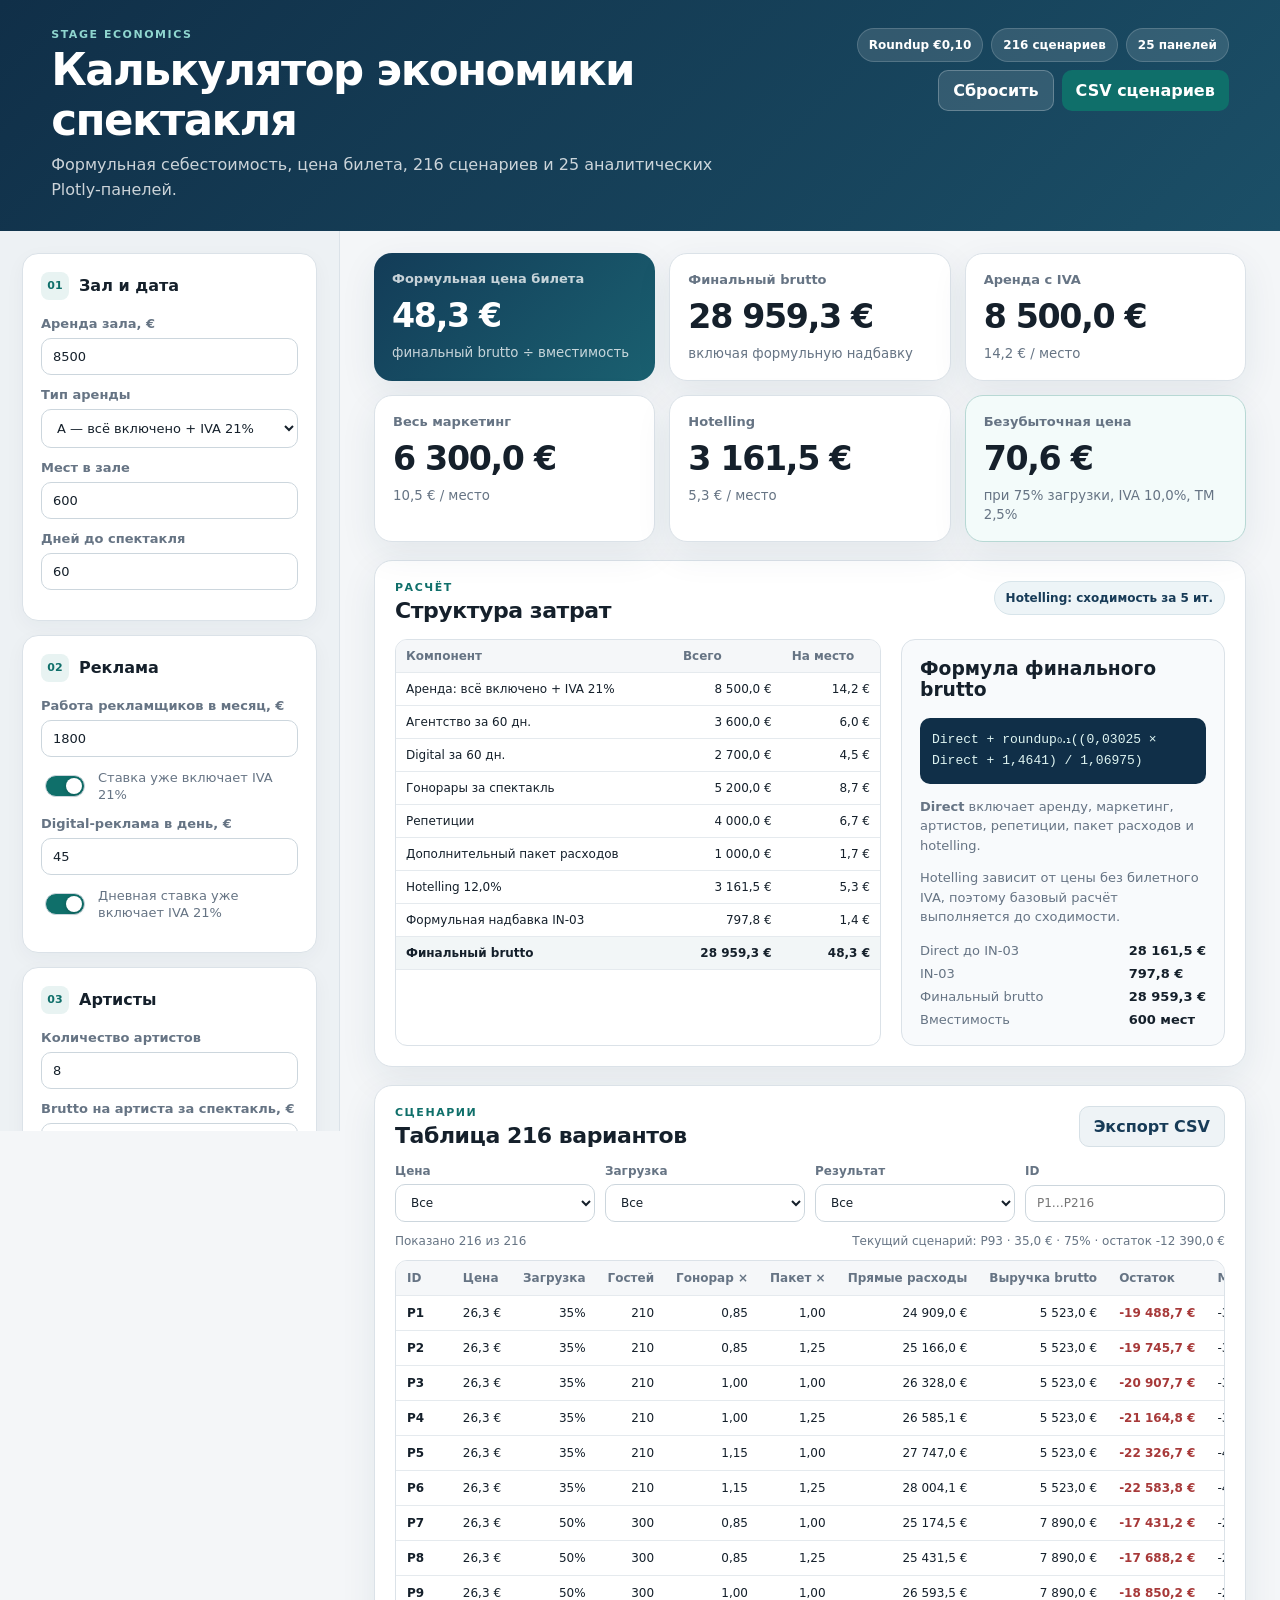
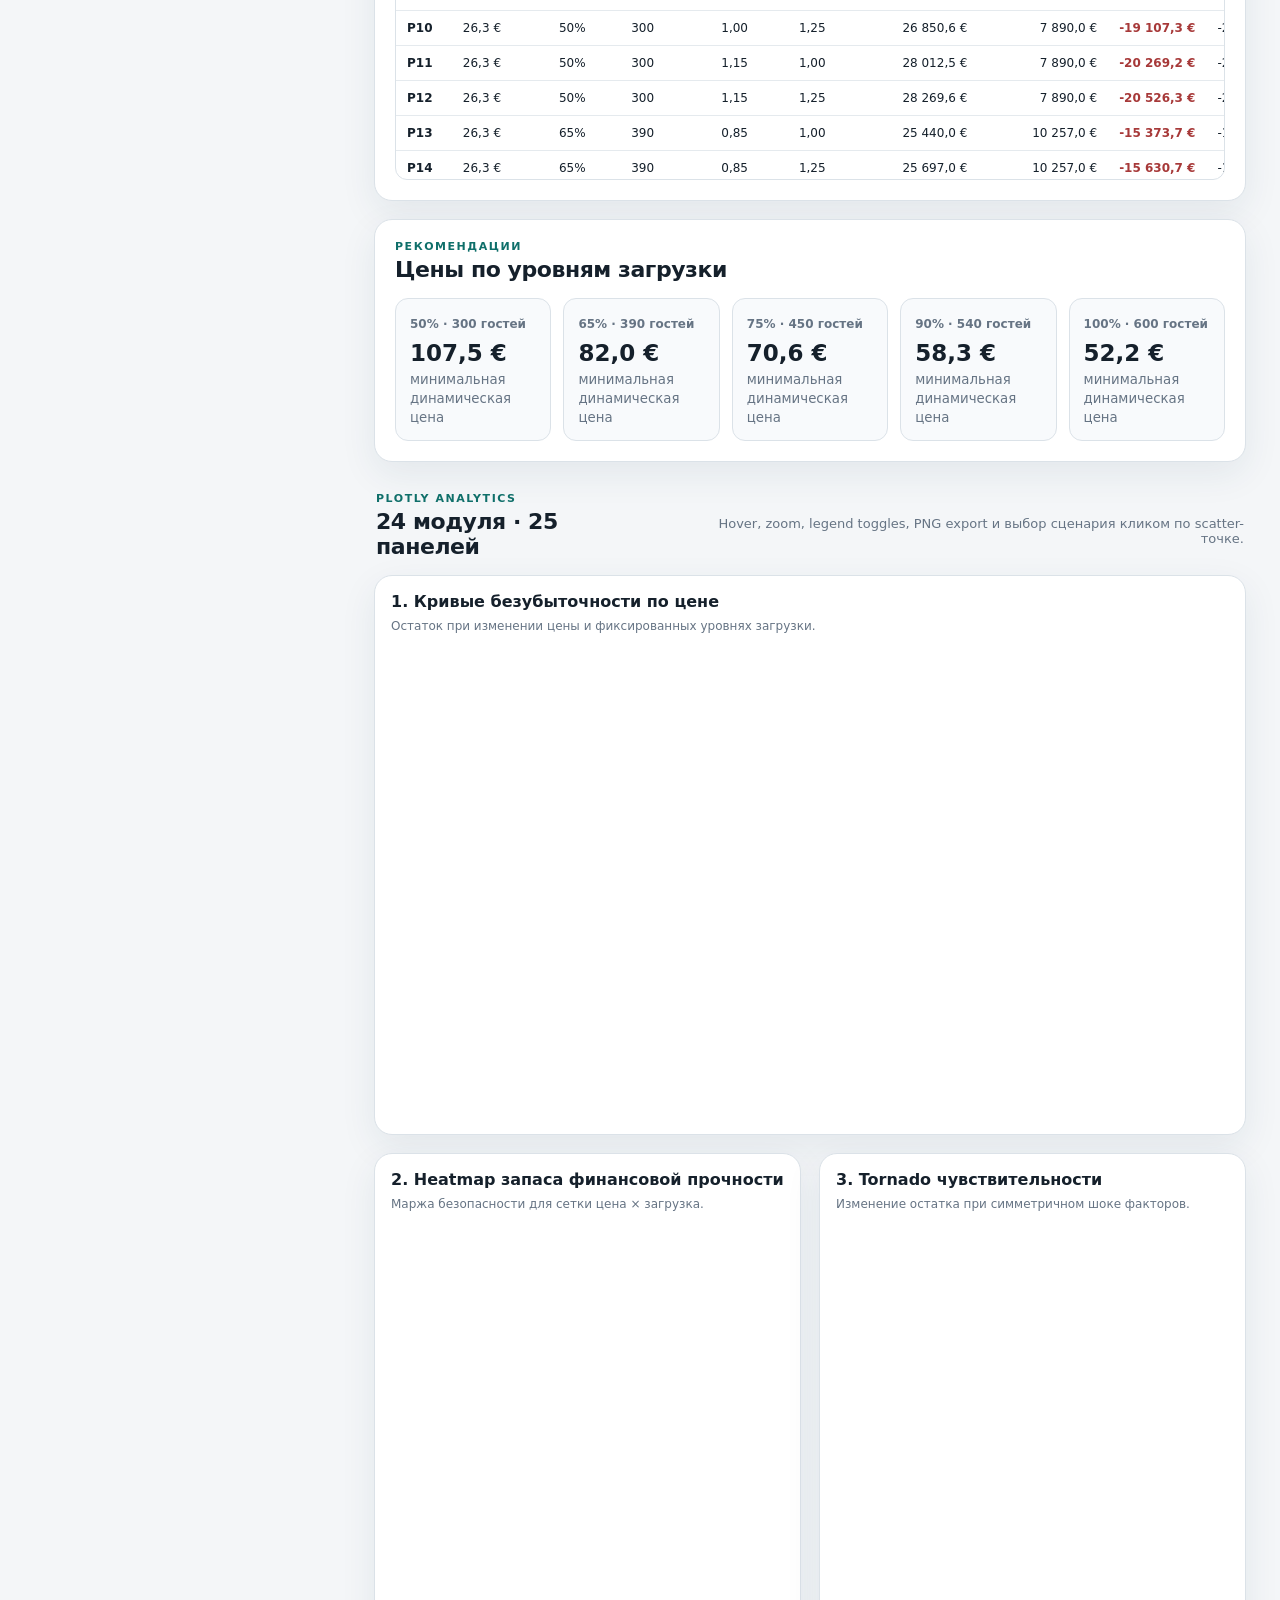
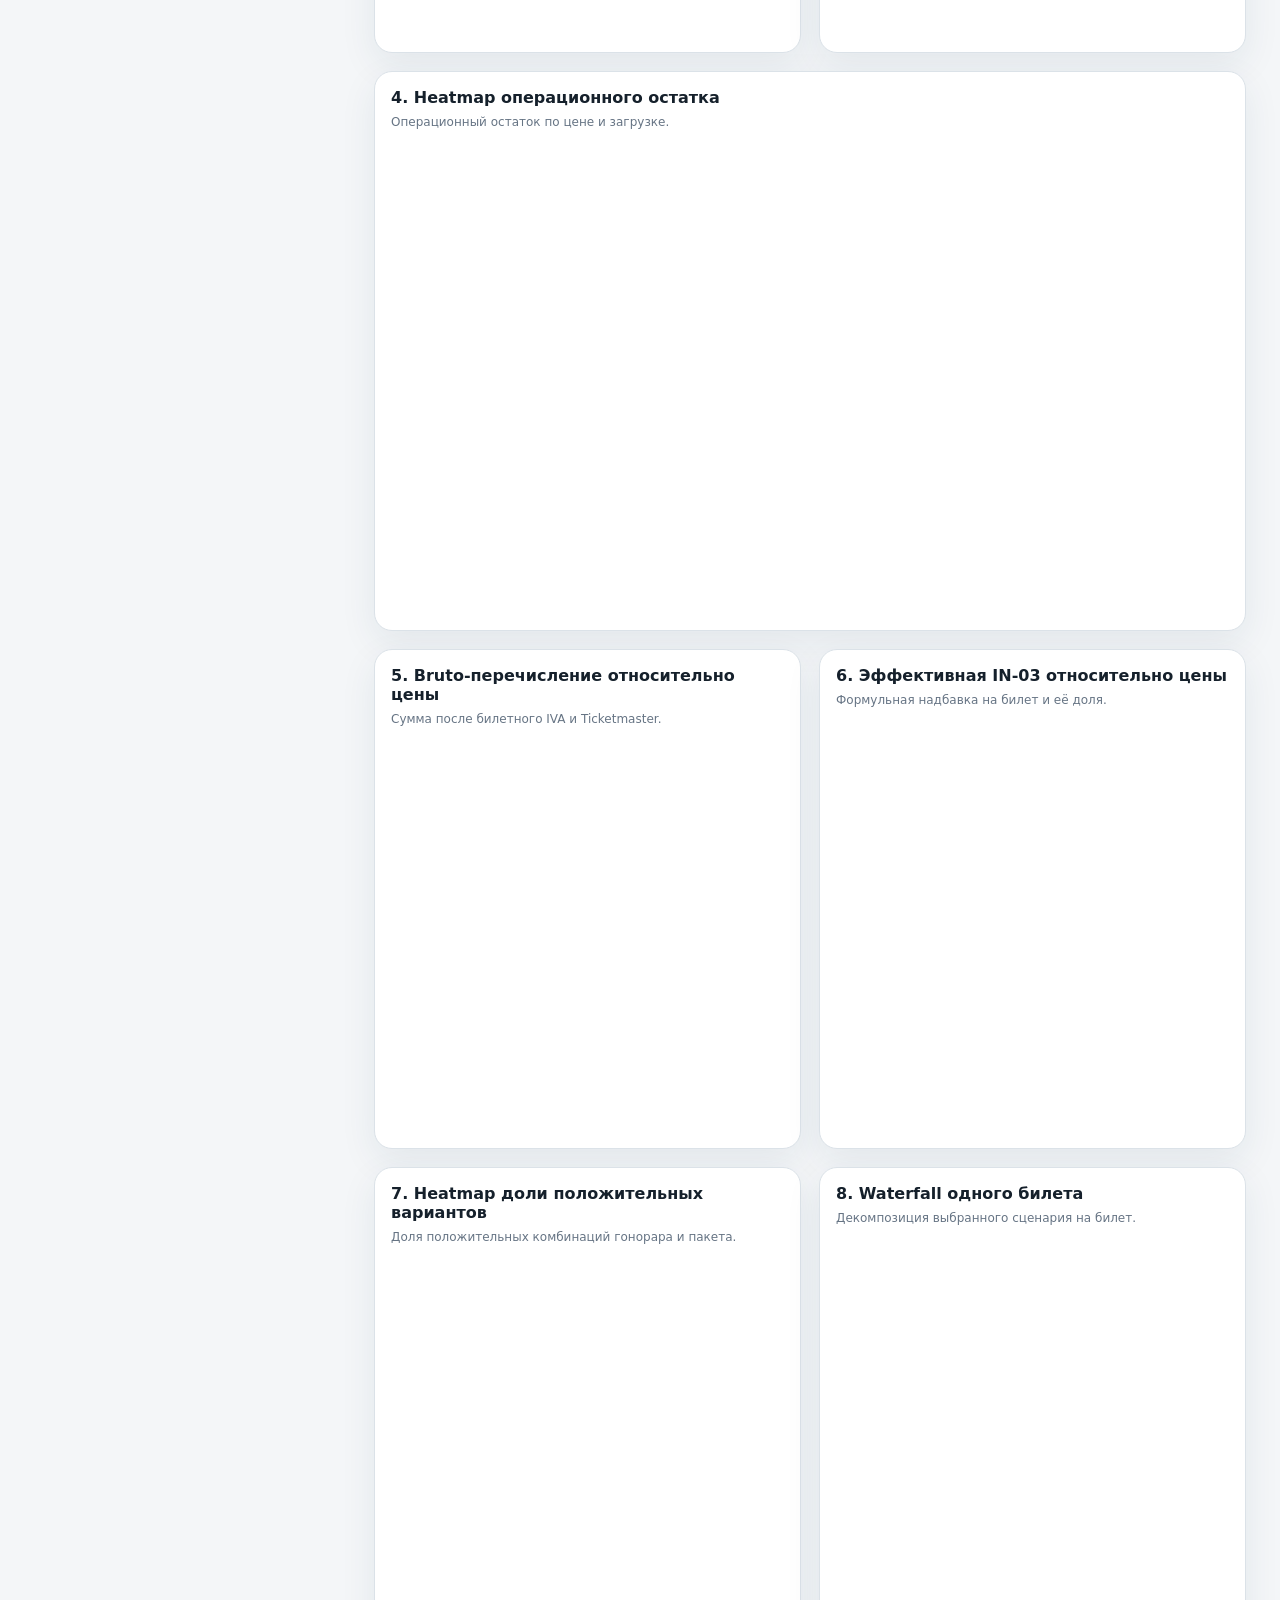
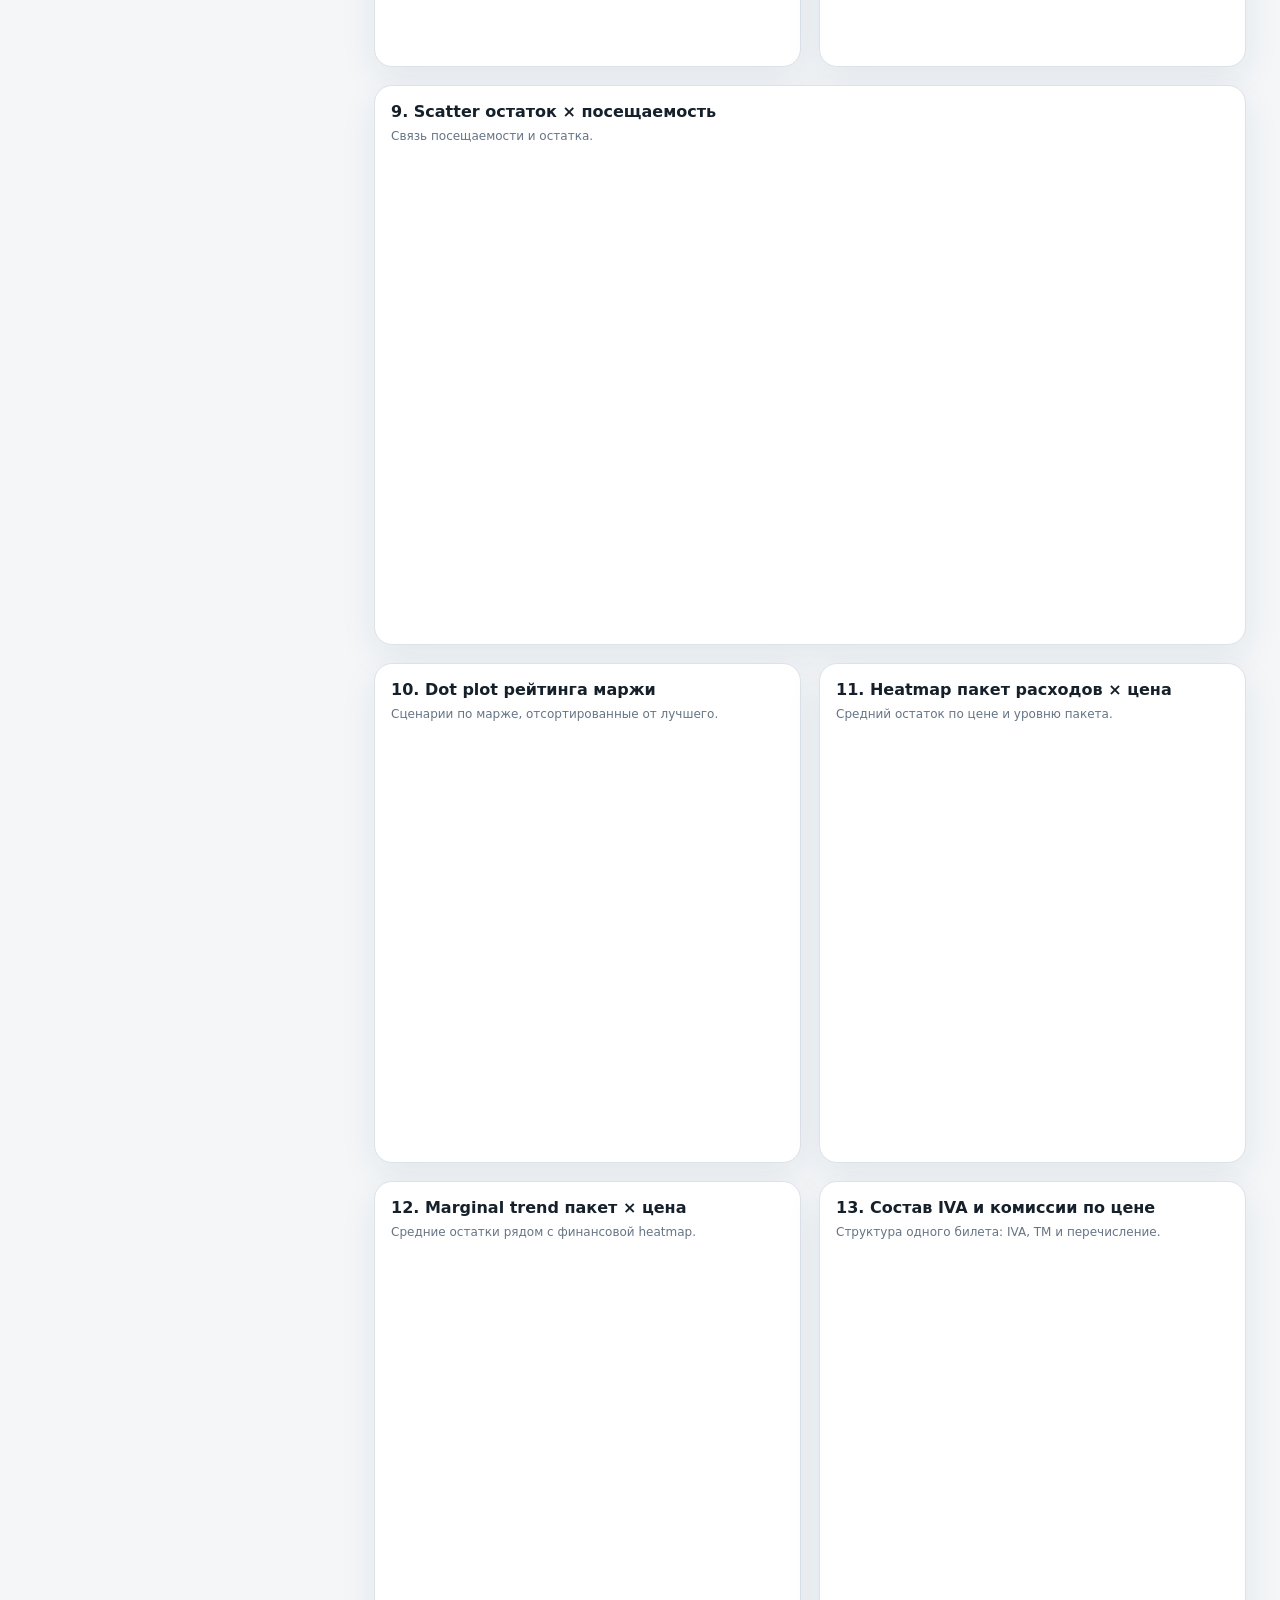
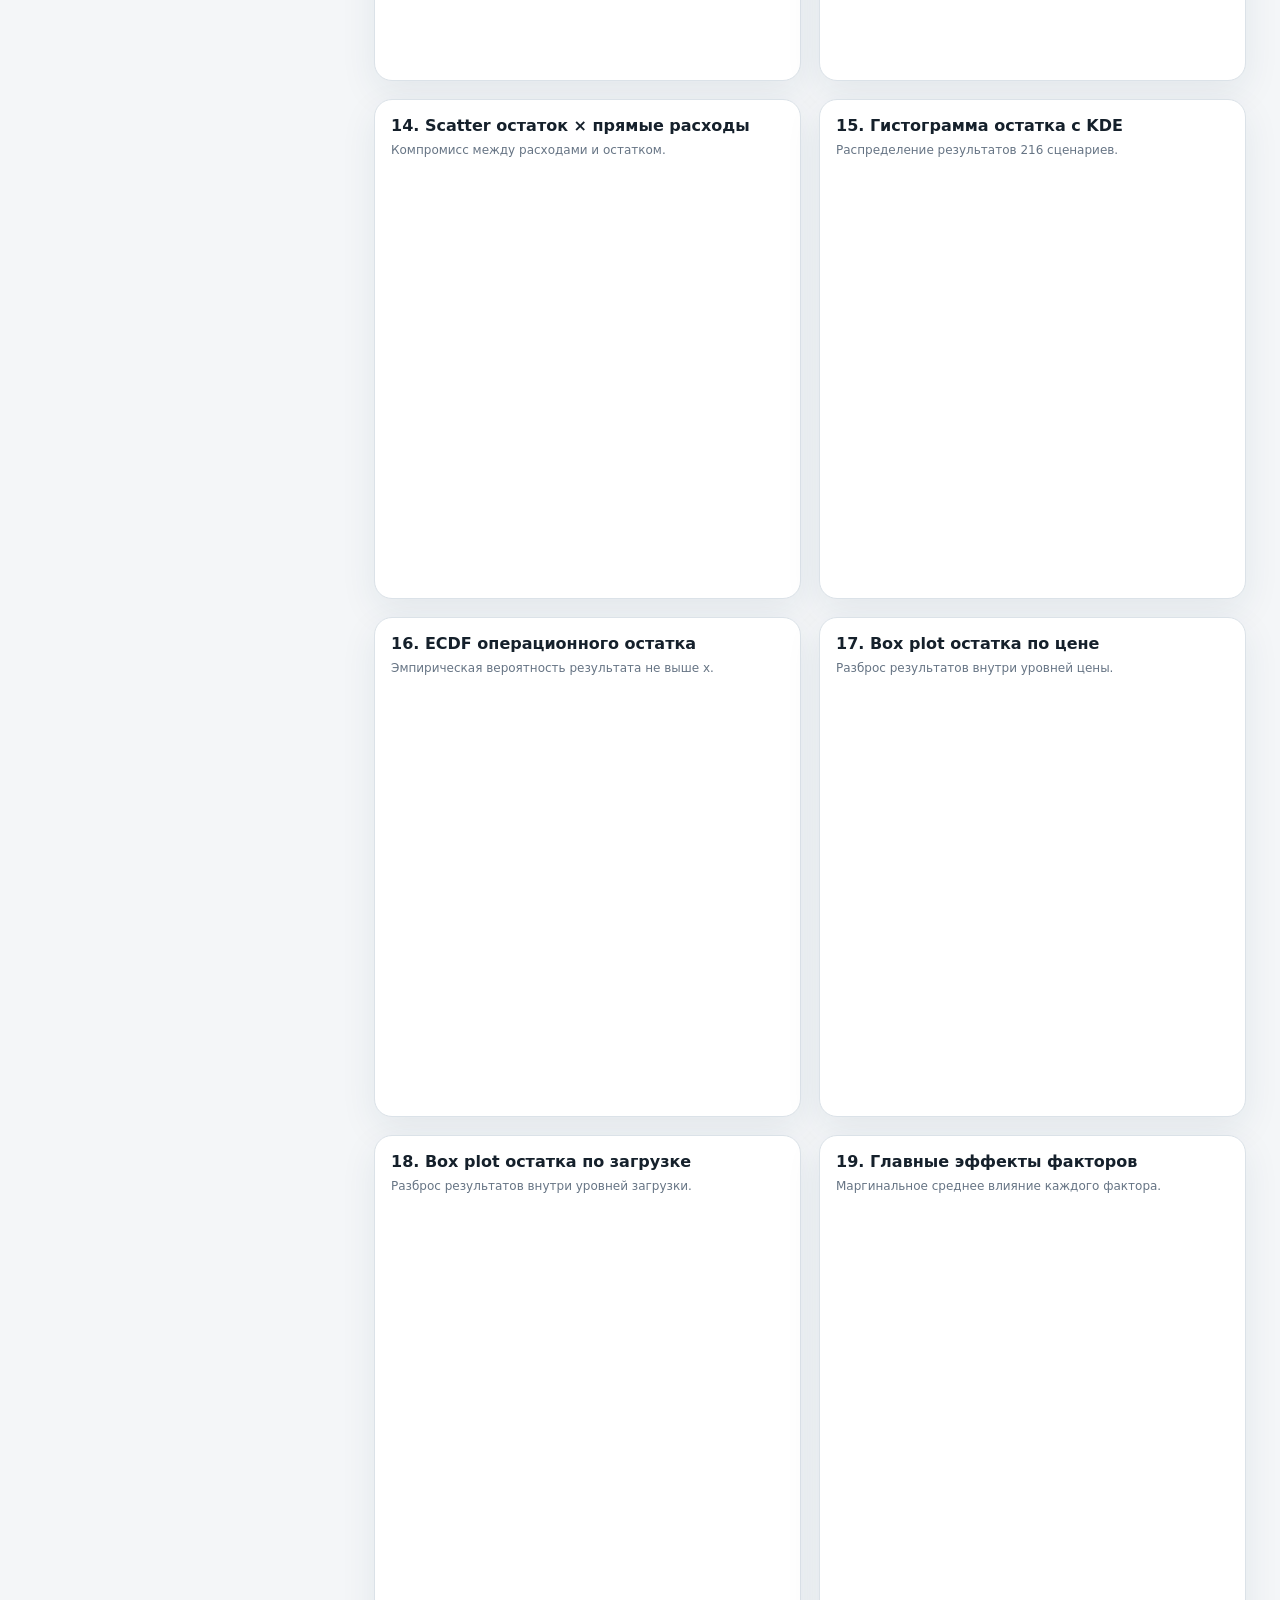
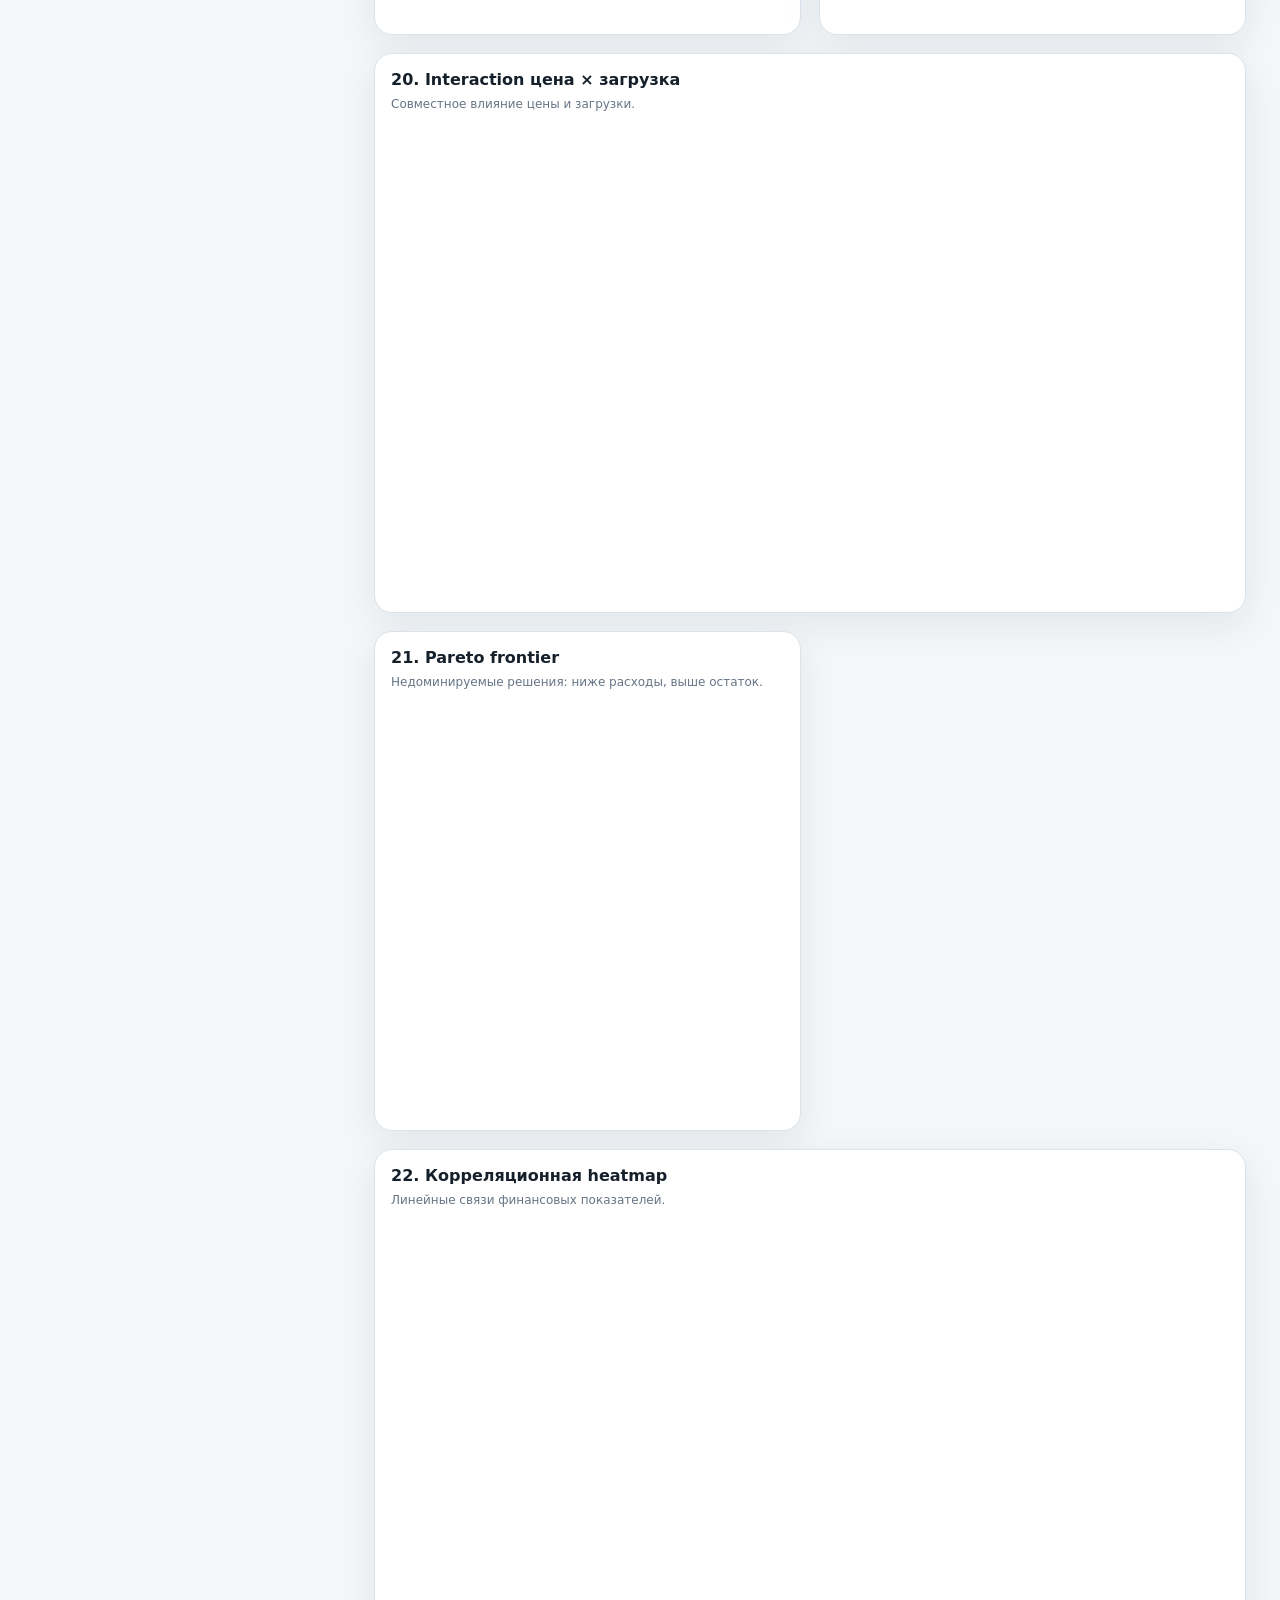
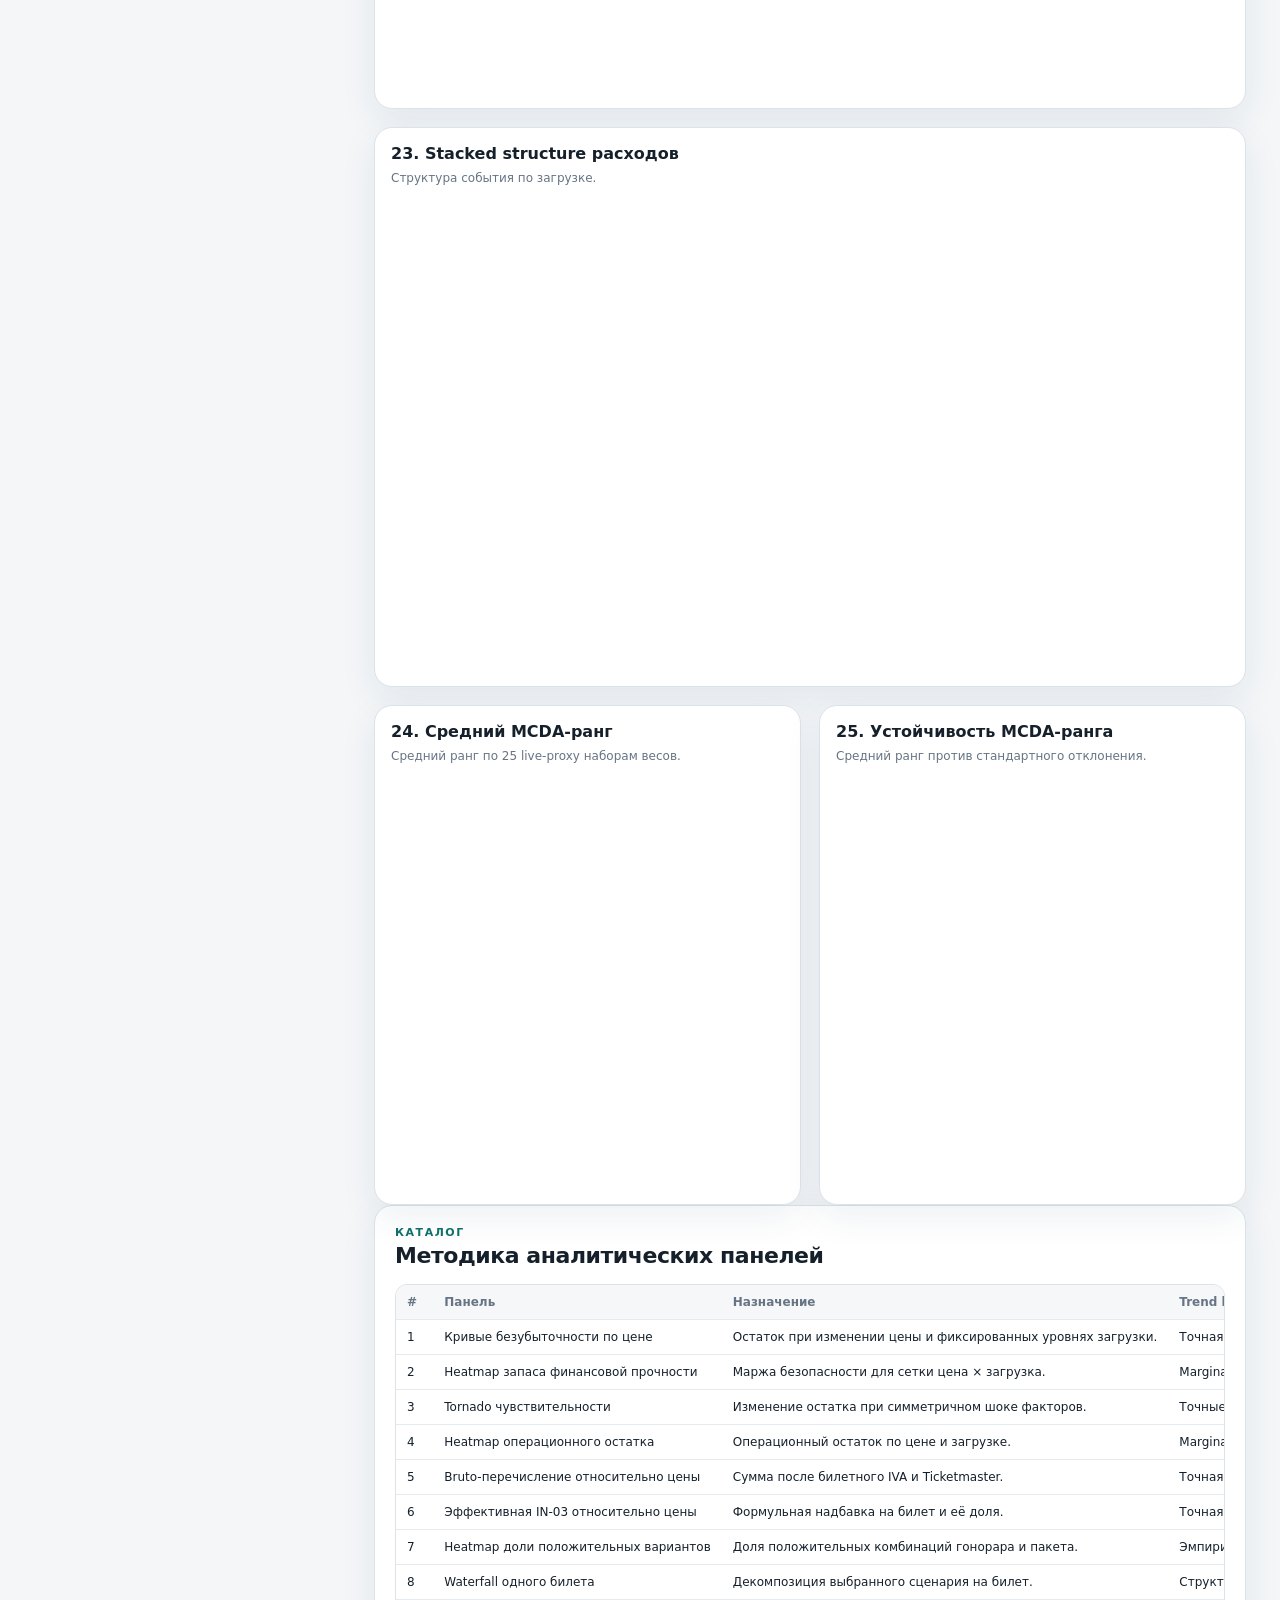
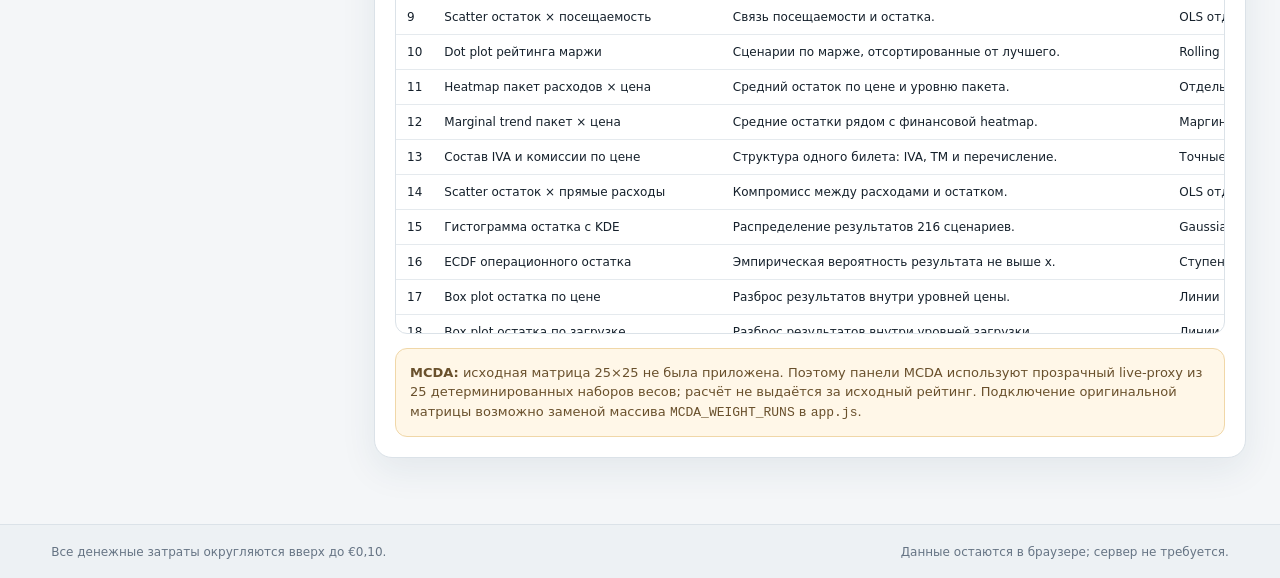
==== index.html @ 2e58cc82 "Add files via upload" ====
<!doctype html>
<html lang="ru">
<head>
  <meta charset="utf-8" />
  <meta name="viewport" content="width=device-width, initial-scale=1" />
  <meta name="description" content="Калькулятор экономики спектакля: аренда, маркетинг, артисты, hotelling, IVA, Ticketmaster, сценарии и 25 Plotly-панелей." />
  <title>Stage Economics — калькулятор спектакля</title>
  <link rel="stylesheet" href="styles.css" />
</head>
<body>
  <header class="topbar">
    <div>
      <p class="eyebrow">Stage Economics</p>
      <h1>Калькулятор экономики спектакля</h1>
      <p class="subtitle">Формульная себестоимость, цена билета, 216 сценариев и 25 аналитических Plotly-панелей.</p>
    </div>
    <div class="top-actions">
      <span class="status-pill">Roundup €0,10</span>
      <span class="status-pill">216 сценариев</span>
      <span class="status-pill">25 панелей</span>
      <button id="resetBtn" class="button secondary" type="button">Сбросить</button>
      <button id="exportCsvTop" class="button" type="button">CSV сценариев</button>
    </div>
  </header>

  <main class="app-shell">
    <aside class="controls" aria-label="Параметры калькулятора">
      <section class="control-section">
        <div class="section-heading">
          <span>01</span><h2>Зал и дата</h2>
        </div>
        <label class="field">
          <span>Аренда зала, €</span>
          <input id="venueRent" type="number" min="50" max="200000" step="0.1" value="8500" />
        </label>
        <label class="field">
          <span>Тип аренды</span>
          <select id="venueMode">
            <option value="a">A — всё включено + IVA 21%</option>
            <option value="b">B — всё включено без IVA</option>
            <option value="c">C — только зал без IVA</option>
          </select>
        </label>
        <label class="field">
          <span>Мест в зале</span>
          <input id="seats" type="number" min="10" max="30000" step="1" value="600" />
        </label>
        <label class="field">
          <span>Дней до спектакля</span>
          <input id="daysToShow" type="number" min="1" max="730" step="1" value="60" />
        </label>
      </section>

      <section class="control-section">
        <div class="section-heading">
          <span>02</span><h2>Реклама</h2>
        </div>
        <label class="field">
          <span>Работа рекламщиков в месяц, €</span>
          <input id="agencyMonthly" type="number" min="0" max="200000" step="0.1" value="1800" />
        </label>
        <label class="switch-row">
          <input id="agencyIncludesIva" type="checkbox" checked />
          <span>Ставка уже включает IVA 21%</span>
        </label>
        <label class="field">
          <span>Digital-реклама в день, €</span>
          <input id="digitalDaily" type="number" min="10" max="100" step="0.1" value="45" />
        </label>
        <label class="switch-row">
          <input id="digitalIncludesIva" type="checkbox" checked />
          <span>Дневная ставка уже включает IVA 21%</span>
        </label>
      </section>

      <section class="control-section">
        <div class="section-heading">
          <span>03</span><h2>Артисты</h2>
        </div>
        <label class="field">
          <span>Количество артистов</span>
          <input id="artistCount" type="number" min="1" max="5000" step="1" value="8" />
        </label>
        <label class="field">
          <span>Brutto на артиста за спектакль, €</span>
          <input id="artistShowFee" type="number" min="0" max="100000" step="0.1" value="650" />
        </label>
        <label class="switch-row">
          <input id="rehearsalEnabled" type="checkbox" checked />
          <span>Оплачивать репетиции</span>
        </label>
        <label class="field dependency-rehearsal">
          <span>Часов репетиции</span>
          <input id="rehearsalHours" type="number" min="0" max="2000" step="0.5" value="20" />
        </label>
        <label class="field dependency-rehearsal">
          <span>Brutto на артиста за 1 час, €</span>
          <input id="rehearsalHourlyFee" type="number" min="0" max="10000" step="0.1" value="25" />
        </label>
      </section>

      <section class="control-section">
        <div class="section-heading">
          <span>04</span><h2>Hotelling и комиссии</h2>
        </div>
        <label class="switch-row">
          <input id="hotellingEnabled" type="checkbox" checked />
          <span>Включить hotelling</span>
        </label>
        <label class="field dependency-hotelling">
          <span>Hotelling, % билета без IVA</span>
          <input id="hotellingRate" type="number" min="0" max="33" step="0.1" value="12" />
        </label>
        <label class="field">
          <span>IVA билета, %</span>
          <input id="ticketIvaRate" type="number" min="0" max="30" step="0.1" value="10" />
        </label>
        <label class="field">
          <span>Ticketmaster, %</span>
          <input id="tmRate" type="number" min="0" max="20" step="0.1" value="2.5" />
        </label>
        <label class="field">
          <span>Доп. пакет расходов, €</span>
          <input id="expensePackage" type="number" min="0" max="200000" step="0.1" value="1000" />
        </label>
      </section>

      <section class="control-section">
        <div class="section-heading">
          <span>05</span><h2>Аналитика</h2>
        </div>
        <label class="field">
          <span>Базовая цена для сценариев, €</span>
          <div class="inline-input">
            <input id="analysisBasePrice" type="number" min="1" max="5000" step="0.1" value="35" />
            <button id="useFormulaPrice" class="mini-button" type="button">Из формулы</button>
          </div>
        </label>
        <label class="field">
          <span>Базовая загрузка, %</span>
          <input id="baseOccupancy" type="number" min="1" max="100" step="1" value="75" />
        </label>
        <label class="field">
          <span>Чистый вклад напитка на гостя, €</span>
          <input id="beverageContribution" type="number" min="0" max="100" step="0.1" value="2.5" />
        </label>
        <label class="field">
          <span>Tornado-шок, %</span>
          <input id="tornadoShock" type="range" min="5" max="20" step="1" value="10" />
          <output id="tornadoShockOutput">10%</output>
        </label>
        <label class="switch-row">
          <input id="autoUpdate" type="checkbox" checked />
          <span>Автоматически обновлять графики</span>
        </label>
        <button id="recalculateBtn" class="button full" type="button">Пересчитать всё</button>
      </section>
    </aside>

    <section class="workspace">
      <div id="validationBanner" class="validation-banner" hidden></div>

      <section class="kpi-grid" aria-label="Основные результаты">
        <article class="kpi-card primary">
          <span>Формульная цена билета</span>
          <strong id="kpiTicketPrice">—</strong>
          <small>финальный brutto ÷ вместимость</small>
        </article>
        <article class="kpi-card">
          <span>Финальный brutto</span>
          <strong id="kpiFinalGross">—</strong>
          <small>включая формульную надбавку</small>
        </article>
        <article class="kpi-card">
          <span>Аренда с IVA</span>
          <strong id="kpiVenueGross">—</strong>
          <small id="kpiVenuePerSeat">— / место</small>
        </article>
        <article class="kpi-card">
          <span>Весь маркетинг</span>
          <strong id="kpiMarketing">—</strong>
          <small id="kpiMarketingPerSeat">— / место</small>
        </article>
        <article class="kpi-card">
          <span>Hotelling</span>
          <strong id="kpiHotelling">—</strong>
          <small id="kpiHotellingPerSeat">— / место</small>
        </article>
        <article class="kpi-card accent">
          <span>Безубыточная цена</span>
          <strong id="kpiDynamicBreakEven">—</strong>
          <small id="kpiDynamicBreakEvenMeta">при выбранной загрузке</small>
        </article>
      </section>

      <section class="panel summary-panel">
        <div class="panel-header">
          <div>
            <p class="eyebrow">Расчёт</p>
            <h2>Структура затрат</h2>
          </div>
          <span id="iterationStatus" class="status-pill soft">—</span>
        </div>
        <div class="summary-layout">
          <div class="cost-table-wrap">
            <table class="data-table compact">
              <thead><tr><th>Компонент</th><th>Всего</th><th>На место</th></tr></thead>
              <tbody id="costBreakdownBody"></tbody>
              <tfoot id="costBreakdownFoot"></tfoot>
            </table>
          </div>
          <div class="formula-box">
            <h3>Формула финального brutto</h3>
            <code>Direct + roundup₀․₁((0,03025 × Direct + 1,4641) / 1,06975)</code>
            <p><strong>Direct</strong> включает аренду, маркетинг, артистов, репетиции, пакет расходов и hotelling.</p>
            <p>Hotelling зависит от цены без билетного IVA, поэтому базовый расчёт выполняется до сходимости.</p>
            <dl id="formulaDetails"></dl>
          </div>
        </div>
      </section>

      <section class="panel scenario-toolbar">
        <div class="panel-header">
          <div>
            <p class="eyebrow">Сценарии</p>
            <h2>Таблица 216 вариантов</h2>
          </div>
          <div class="toolbar-actions">
            <button id="exportCsvTable" class="button secondary" type="button">Экспорт CSV</button>
          </div>
        </div>
        <div class="filters">
          <label><span>Цена</span><select id="filterPrice"><option value="all">Все</option></select></label>
          <label><span>Загрузка</span><select id="filterOccupancy"><option value="all">Все</option></select></label>
          <label><span>Результат</span><select id="filterResult"><option value="all">Все</option><option value="positive">Положительный</option><option value="negative">Отрицательный</option></select></label>
          <label><span>ID</span><input id="filterId" type="search" placeholder="P1…P216" /></label>
        </div>
        <div class="table-meta">
          <span id="scenarioCount">—</span>
          <span id="selectedScenarioLabel">Текущий сценарий: —</span>
        </div>
        <div class="scenario-table-wrap">
          <table class="data-table sticky">
            <thead>
              <tr>
                <th>ID</th><th>Цена</th><th>Загрузка</th><th>Гостей</th><th>Гонорар ×</th><th>Пакет ×</th><th>Прямые расходы</th><th>Выручка brutto</th><th>Остаток</th><th>Маржа</th><th>MCDA</th>
              </tr>
            </thead>
            <tbody id="scenarioTableBody"></tbody>
          </table>
        </div>
      </section>

      <section class="panel recommendations-panel">
        <div class="panel-header">
          <div>
            <p class="eyebrow">Рекомендации</p>
            <h2>Цены по уровням загрузки</h2>
          </div>
        </div>
        <div id="recommendationCards" class="recommendation-grid"></div>
      </section>

      <section class="analytics-heading">
        <div>
          <p class="eyebrow">Plotly analytics</p>
          <h2>24 модуля · 25 панелей</h2>
        </div>
        <p>Hover, zoom, legend toggles, PNG export и выбор сценария кликом по scatter-точке.</p>
      </section>

      <section id="chartsGrid" class="charts-grid" aria-label="Аналитические графики"></section>

      <section class="panel catalog-panel">
        <div class="panel-header">
          <div>
            <p class="eyebrow">Каталог</p>
            <h2>Методика аналитических панелей</h2>
          </div>
        </div>
        <div class="catalog-table-wrap">
          <table class="data-table">
            <thead><tr><th>#</th><th>Панель</th><th>Назначение</th><th>Trend line</th><th>Reference lines</th><th>Интерактивность</th></tr></thead>
            <tbody id="catalogBody"></tbody>
          </table>
        </div>
        <div class="method-note">
          <strong>MCDA:</strong> исходная матрица 25×25 не была приложена. Поэтому панели MCDA используют прозрачный live-proxy из 25 детерминированных наборов весов; расчёт не выдаётся за исходный рейтинг. Подключение оригинальной матрицы возможно заменой массива <code>MCDA_WEIGHT_RUNS</code> в <code>app.js</code>.
        </div>
      </section>
    </section>
  </main>

  <footer>
    <span>Все денежные затраты округляются вверх до €0,10.</span>
    <span>Данные остаются в браузере; сервер не требуется.</span>
  </footer>

  <script src="plotly.min.js"></script>
  <script src="app.js"></script>
</body>
</html>
---- styles.css ----
:root {
  --bg: #f4f6f8;
  --surface: #ffffff;
  --surface-2: #f8fafc;
  --text: #15202b;
  --muted: #667484;
  --border: #dbe2e8;
  --accent: #173b57;
  --accent-2: #0f6f6a;
  --danger: #a73939;
  --warning: #9a6516;
  --success: #2c724d;
  --shadow: 0 12px 36px rgba(23, 59, 87, 0.08);
  --radius: 18px;
}

* { box-sizing: border-box; }
html { scroll-behavior: smooth; }
body {
  margin: 0;
  background: var(--bg);
  color: var(--text);
  font-family: Inter, ui-sans-serif, system-ui, -apple-system, BlinkMacSystemFont, "Segoe UI", sans-serif;
  font-variant-numeric: tabular-nums;
}
button, input, select { font: inherit; }
button { cursor: pointer; }

.topbar {
  display: flex;
  align-items: flex-start;
  justify-content: space-between;
  gap: 24px;
  padding: 28px clamp(20px, 4vw, 56px);
  background: linear-gradient(135deg, #102f48, #1b4f67);
  color: #fff;
}
.topbar h1 { margin: 4px 0 8px; font-size: clamp(28px, 3.4vw, 48px); letter-spacing: -0.035em; }
.subtitle { margin: 0; max-width: 850px; color: rgba(255,255,255,.78); line-height: 1.55; }
.eyebrow { margin: 0; text-transform: uppercase; letter-spacing: .14em; font-size: 11px; font-weight: 800; color: var(--accent-2); }
.topbar .eyebrow { color: #8fd6cf; }
.top-actions { display: flex; gap: 8px; flex-wrap: wrap; justify-content: flex-end; max-width: 440px; }
.status-pill { display: inline-flex; align-items: center; min-height: 34px; padding: 7px 11px; border-radius: 999px; background: rgba(255,255,255,.12); border: 1px solid rgba(255,255,255,.16); font-size: 12px; font-weight: 750; white-space: nowrap; }
.status-pill.soft { background: #edf4f7; color: var(--accent); border-color: #d7e4ea; }

.button, .mini-button {
  border: 0;
  border-radius: 10px;
  background: var(--accent-2);
  color: #fff;
  padding: 10px 14px;
  font-weight: 750;
  transition: transform .15s ease, opacity .15s ease;
}
.button:hover, .mini-button:hover { transform: translateY(-1px); }
.button.secondary { background: rgba(255,255,255,.12); border: 1px solid rgba(255,255,255,.24); }
.panel .button.secondary { background: #eef3f6; color: var(--accent); border: 1px solid #d6e0e6; }
.button.full { width: 100%; }
.mini-button { padding: 9px 10px; font-size: 12px; background: var(--accent); white-space: nowrap; }

.app-shell { display: grid; grid-template-columns: 340px minmax(0, 1fr); align-items: start; }
.controls {
  position: sticky;
  top: 0;
  max-height: 100vh;
  overflow: auto;
  padding: 22px;
  background: #edf1f4;
  border-right: 1px solid var(--border);
}
.control-section { padding: 18px; margin-bottom: 14px; background: var(--surface); border: 1px solid var(--border); border-radius: 16px; box-shadow: 0 6px 20px rgba(23, 59, 87, 0.04); }
.section-heading { display: flex; align-items: center; gap: 10px; margin-bottom: 16px; }
.section-heading > span { display: grid; place-items: center; width: 28px; height: 28px; border-radius: 8px; background: #e8f3f2; color: var(--accent-2); font-size: 11px; font-weight: 900; }
.section-heading h2 { margin: 0; font-size: 16px; }
.field { display: grid; gap: 7px; margin: 12px 0; font-size: 13px; color: var(--muted); }
.field > span, .filters label span { font-weight: 720; }
input, select {
  width: 100%;
  border: 1px solid #ccd6dd;
  border-radius: 10px;
  background: #fff;
  color: var(--text);
  padding: 10px 11px;
  outline: none;
}
input:focus, select:focus { border-color: var(--accent-2); box-shadow: 0 0 0 3px rgba(15,111,106,.11); }
input[type="range"] { padding: 0; accent-color: var(--accent-2); }
output { font-weight: 800; color: var(--accent-2); }
.switch-row { display: flex; gap: 10px; align-items: center; margin: 12px 0; font-size: 13px; color: var(--muted); line-height: 1.35; }
.switch-row input { appearance: none; width: 40px; height: 22px; padding: 0; border-radius: 999px; background: #c7d0d7; position: relative; flex: 0 0 auto; transition: .2s; }
.switch-row input::after { content: ""; position: absolute; width: 16px; height: 16px; top: 2px; left: 3px; border-radius: 50%; background: #fff; box-shadow: 0 1px 4px rgba(0,0,0,.2); transition: .2s; }
.switch-row input:checked { background: var(--accent-2); }
.switch-row input:checked::after { transform: translateX(17px); }
.inline-input { display: grid; grid-template-columns: minmax(0,1fr) auto; gap: 7px; }
.is-disabled { opacity: .45; pointer-events: none; }

.workspace { min-width: 0; padding: 22px clamp(16px, 2.8vw, 34px) 48px; }
.validation-banner { padding: 12px 14px; margin-bottom: 16px; border: 1px solid #e5c6c6; background: #fff1f1; color: var(--danger); border-radius: 12px; font-weight: 700; }
.kpi-grid { display: grid; grid-template-columns: repeat(3, minmax(0,1fr)); gap: 14px; margin-bottom: 18px; }
.kpi-card { padding: 18px; border: 1px solid var(--border); border-radius: var(--radius); background: var(--surface); box-shadow: var(--shadow); }
.kpi-card span { display: block; color: var(--muted); font-size: 13px; font-weight: 750; }
.kpi-card strong { display: block; margin: 10px 0 7px; font-size: clamp(24px, 2.6vw, 38px); letter-spacing: -.04em; }
.kpi-card small { color: var(--muted); }
.kpi-card.primary { background: linear-gradient(135deg, #133c58, #1a6070); color: #fff; border: 0; }
.kpi-card.primary span, .kpi-card.primary small { color: rgba(255,255,255,.76); }
.kpi-card.accent { border-color: #b7d8d4; background: #f3fbfa; }

.panel { background: var(--surface); border: 1px solid var(--border); border-radius: var(--radius); box-shadow: var(--shadow); padding: 20px; margin-bottom: 18px; }
.panel-header { display: flex; justify-content: space-between; align-items: flex-start; gap: 18px; margin-bottom: 16px; }
.panel-header h2, .analytics-heading h2 { margin: 4px 0 0; font-size: 22px; letter-spacing: -.02em; }
.summary-layout { display: grid; grid-template-columns: minmax(0,1.2fr) minmax(320px,.8fr); gap: 20px; }
.formula-box { background: var(--surface-2); border: 1px solid var(--border); border-radius: 14px; padding: 18px; }
.formula-box h3 { margin-top: 0; }
.formula-box code { display: block; overflow-wrap: anywhere; padding: 12px; border-radius: 10px; background: #102f48; color: #dff5f2; line-height: 1.6; }
.formula-box p { color: var(--muted); line-height: 1.5; font-size: 13px; }
.formula-box dl { display: grid; grid-template-columns: 1fr auto; gap: 8px 14px; margin: 16px 0 0; font-size: 13px; }
.formula-box dt { color: var(--muted); }
.formula-box dd { margin: 0; font-weight: 800; }

.data-table { width: 100%; border-collapse: collapse; font-size: 12px; }
.data-table th { text-align: left; color: var(--muted); font-weight: 820; background: #f5f7f9; }
.data-table th, .data-table td { padding: 10px 11px; border-bottom: 1px solid #e5eaee; white-space: nowrap; }
.data-table td.numeric, .data-table th.numeric { text-align: right; }
.data-table tbody tr { transition: background .12s; }
.data-table tbody tr:hover { background: #f4f9f8; }
.data-table tbody tr.selected { background: #e2f2ef; outline: 1px solid #acd2cd; }
.data-table tbody tr.negative td.balance { color: var(--danger); font-weight: 850; }
.data-table tbody tr.positive td.balance { color: var(--success); font-weight: 850; }
.data-table tfoot td { font-weight: 900; background: #f2f6f7; }
.compact th, .compact td { padding: 9px 10px; }
.cost-table-wrap, .scenario-table-wrap, .catalog-table-wrap { overflow: auto; border: 1px solid var(--border); border-radius: 12px; }
.scenario-table-wrap { max-height: 520px; }
.catalog-table-wrap { max-height: 650px; }
.sticky thead th { position: sticky; top: 0; z-index: 2; }
.filters { display: grid; grid-template-columns: repeat(4, minmax(130px, 1fr)); gap: 10px; }
.filters label { display: grid; gap: 6px; color: var(--muted); font-size: 12px; }
.table-meta { display: flex; justify-content: space-between; gap: 12px; margin: 12px 0; color: var(--muted); font-size: 12px; }
.toolbar-actions { display: flex; gap: 8px; }
.recommendation-grid { display: grid; grid-template-columns: repeat(5, minmax(0,1fr)); gap: 12px; }
.recommendation-card { border: 1px solid var(--border); border-radius: 13px; padding: 14px; background: var(--surface-2); }
.recommendation-card span { color: var(--muted); font-size: 12px; font-weight: 750; }
.recommendation-card strong { display: block; margin: 8px 0 3px; font-size: 23px; }
.recommendation-card small { color: var(--muted); }

.analytics-heading { display: flex; align-items: end; justify-content: space-between; gap: 20px; margin: 30px 2px 16px; }
.analytics-heading p:last-child { max-width: 580px; color: var(--muted); font-size: 13px; text-align: right; }
.charts-grid { display: grid; grid-template-columns: repeat(2, minmax(0,1fr)); gap: 18px; }
.chart-card { min-width: 0; background: var(--surface); border: 1px solid var(--border); border-radius: var(--radius); box-shadow: var(--shadow); padding: 16px; }
.chart-card.wide { grid-column: 1 / -1; }
.chart-meta { min-height: 72px; margin-bottom: 4px; }
.chart-meta h3 { margin: 0 0 7px; font-size: 16px; }
.chart-meta p { margin: 0; color: var(--muted); font-size: 12px; line-height: 1.45; }
.chart { width: 100%; min-height: 390px; }
.chart-card.wide .chart { min-height: 450px; }
.method-note { margin-top: 14px; padding: 14px; background: #fff7e8; border: 1px solid #f0d7a8; border-radius: 12px; color: #69502c; font-size: 13px; line-height: 1.5; }

footer { display: flex; justify-content: space-between; gap: 20px; padding: 20px clamp(20px, 4vw, 56px); color: var(--muted); font-size: 12px; border-top: 1px solid var(--border); background: #edf1f4; }

@media (max-width: 1180px) {
  .app-shell { grid-template-columns: 300px minmax(0,1fr); }
  .kpi-grid { grid-template-columns: repeat(2, minmax(0,1fr)); }
  .charts-grid { grid-template-columns: 1fr; }
  .chart-card.wide { grid-column: auto; }
  .recommendation-grid { grid-template-columns: repeat(3, minmax(0,1fr)); }
}
@media (max-width: 860px) {
  .topbar { flex-direction: column; }
  .top-actions { justify-content: flex-start; }
  .app-shell { display: block; }
  .controls { position: relative; max-height: none; border-right: 0; border-bottom: 1px solid var(--border); }
  .summary-layout { grid-template-columns: 1fr; }
  .filters { grid-template-columns: repeat(2, minmax(0,1fr)); }
  .analytics-heading { align-items: flex-start; flex-direction: column; }
  .analytics-heading p:last-child { text-align: left; }
}
@media (max-width: 560px) {
  .workspace { padding-left: 10px; padding-right: 10px; }
  .controls { padding: 10px; }
  .kpi-grid, .recommendation-grid, .filters { grid-template-columns: 1fr; }
  .panel { padding: 14px; }
  .table-meta, footer { flex-direction: column; }
  .chart { min-height: 340px; }
}
.chart.is-rendering::before {
  content: "Расчёт панели…";
  display: grid;
  place-items: center;
  min-height: 180px;
  color: var(--muted);
  font-size: 12px;
}
.chart-error {
  display: grid;
  place-items: center;
  min-height: 220px;
  padding: 20px;
  border: 1px dashed #e1b8b8;
  border-radius: 12px;
  color: var(--danger);
  background: #fff6f6;
  text-align: center;
}
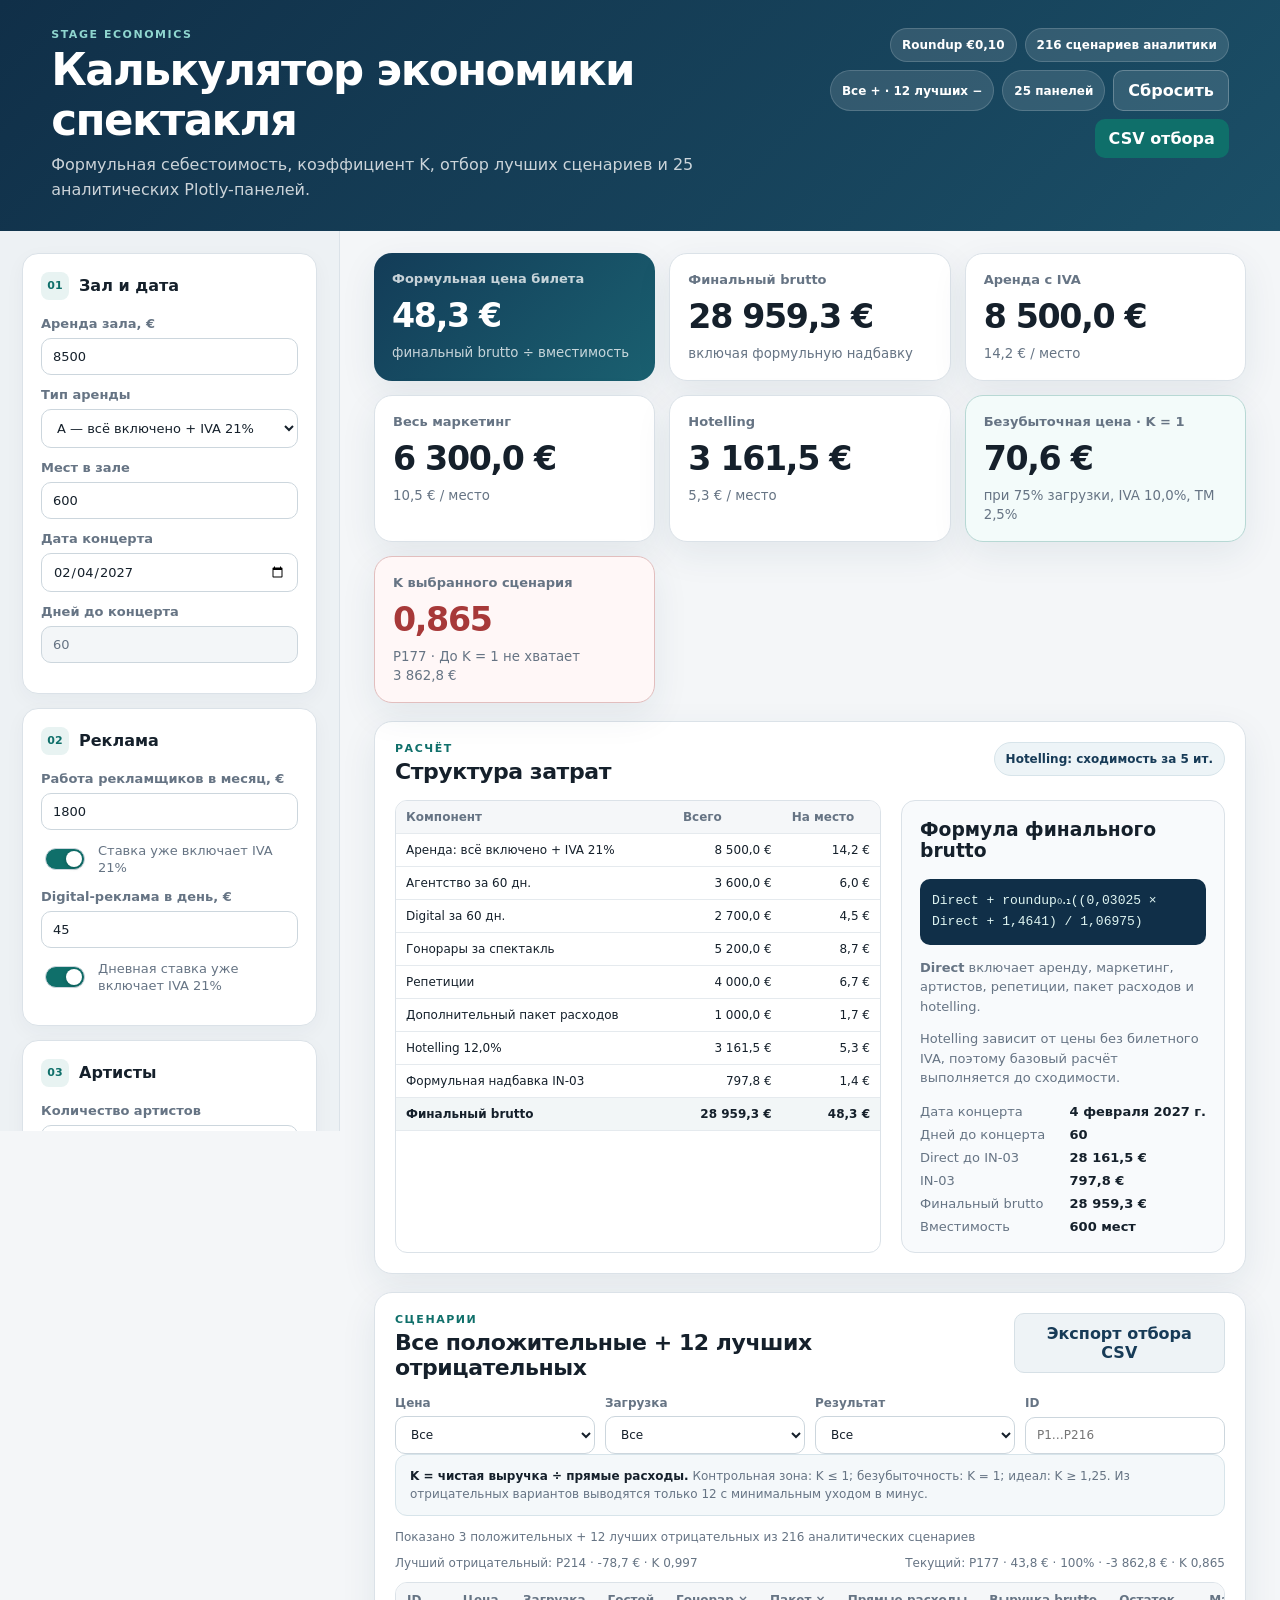
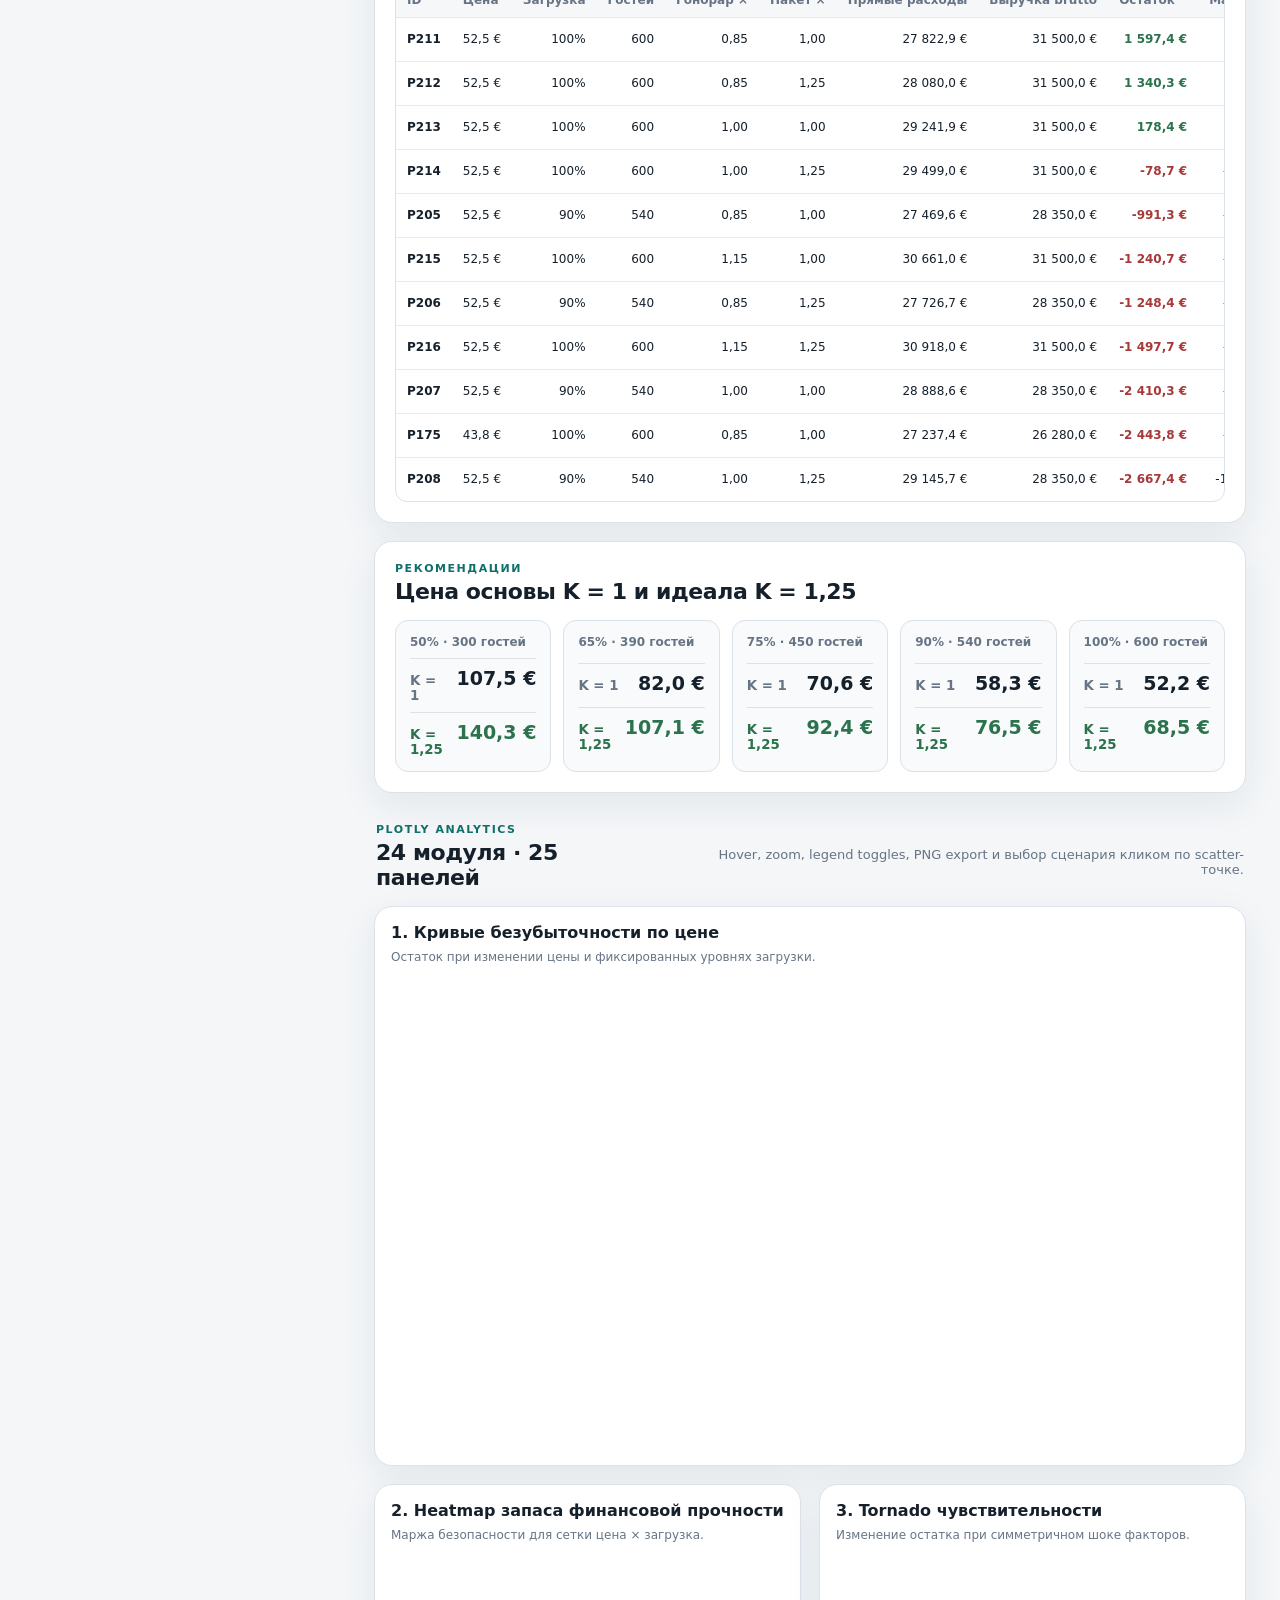
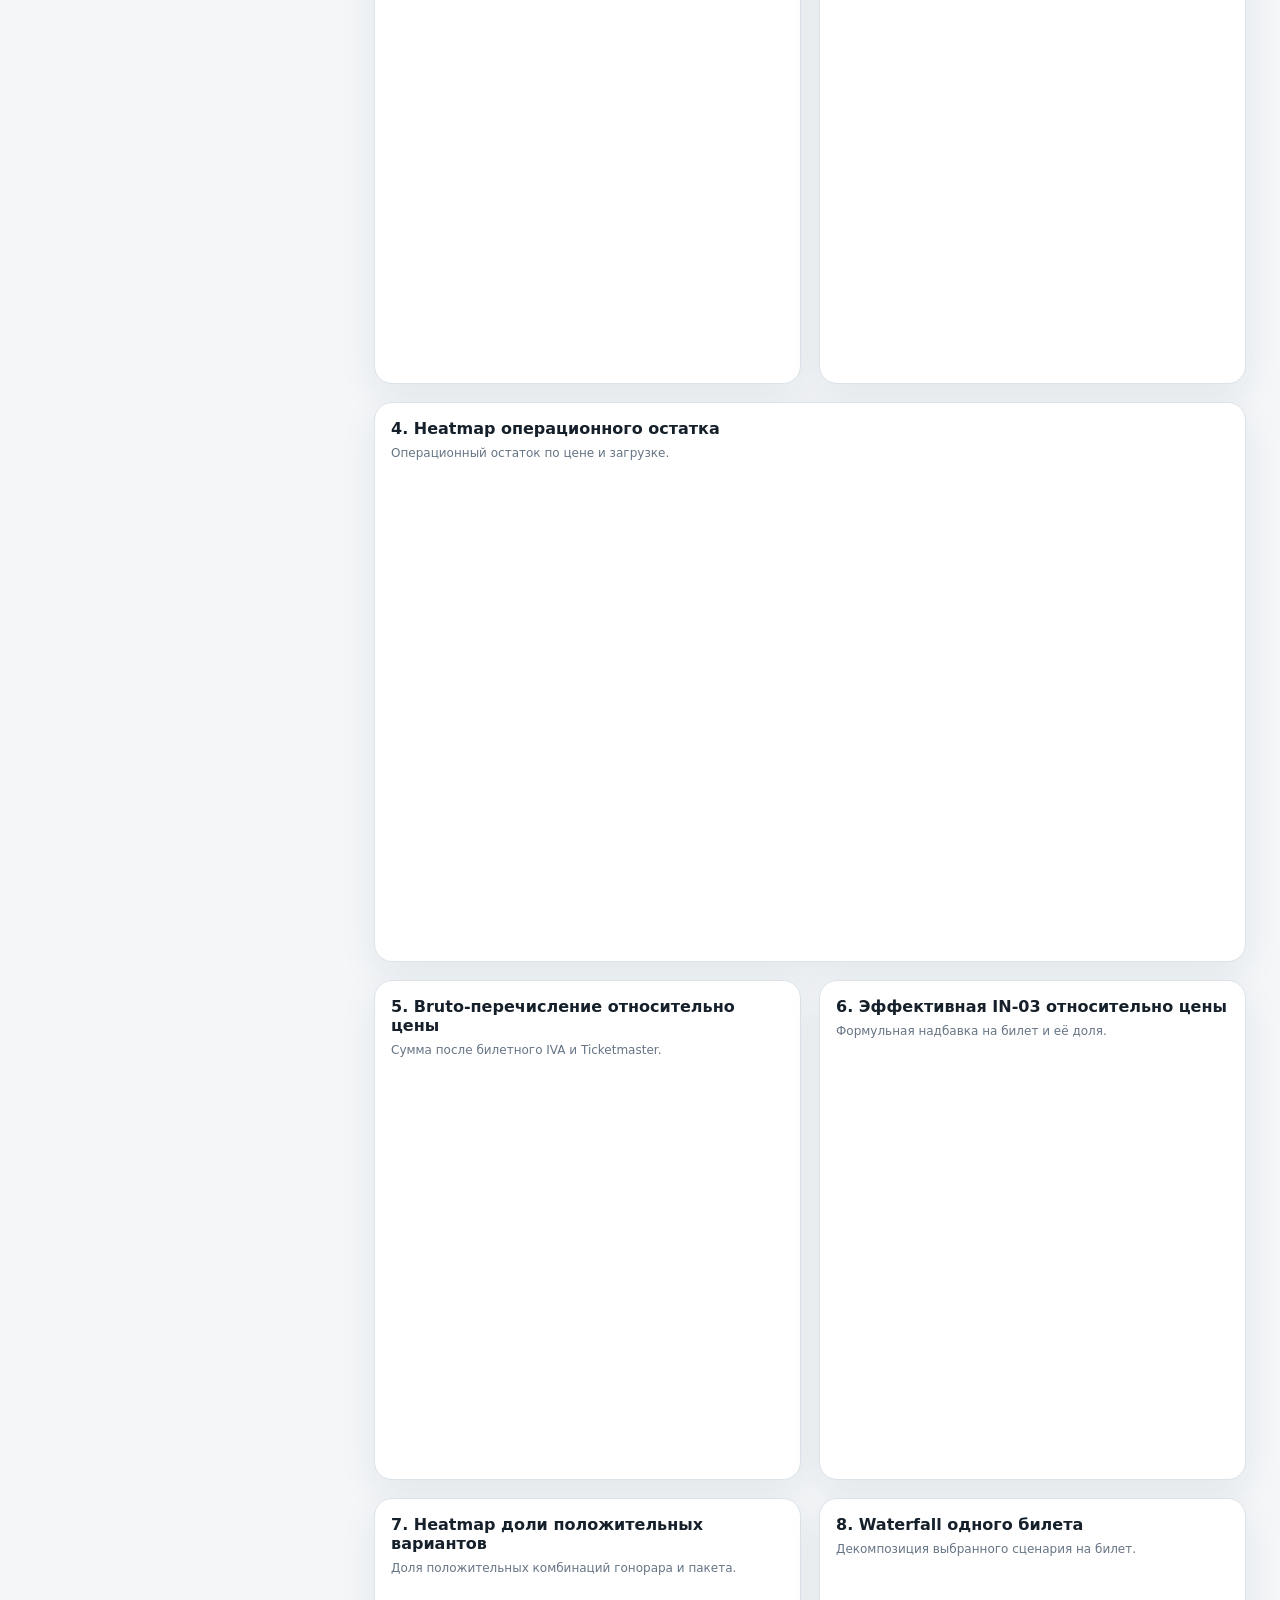
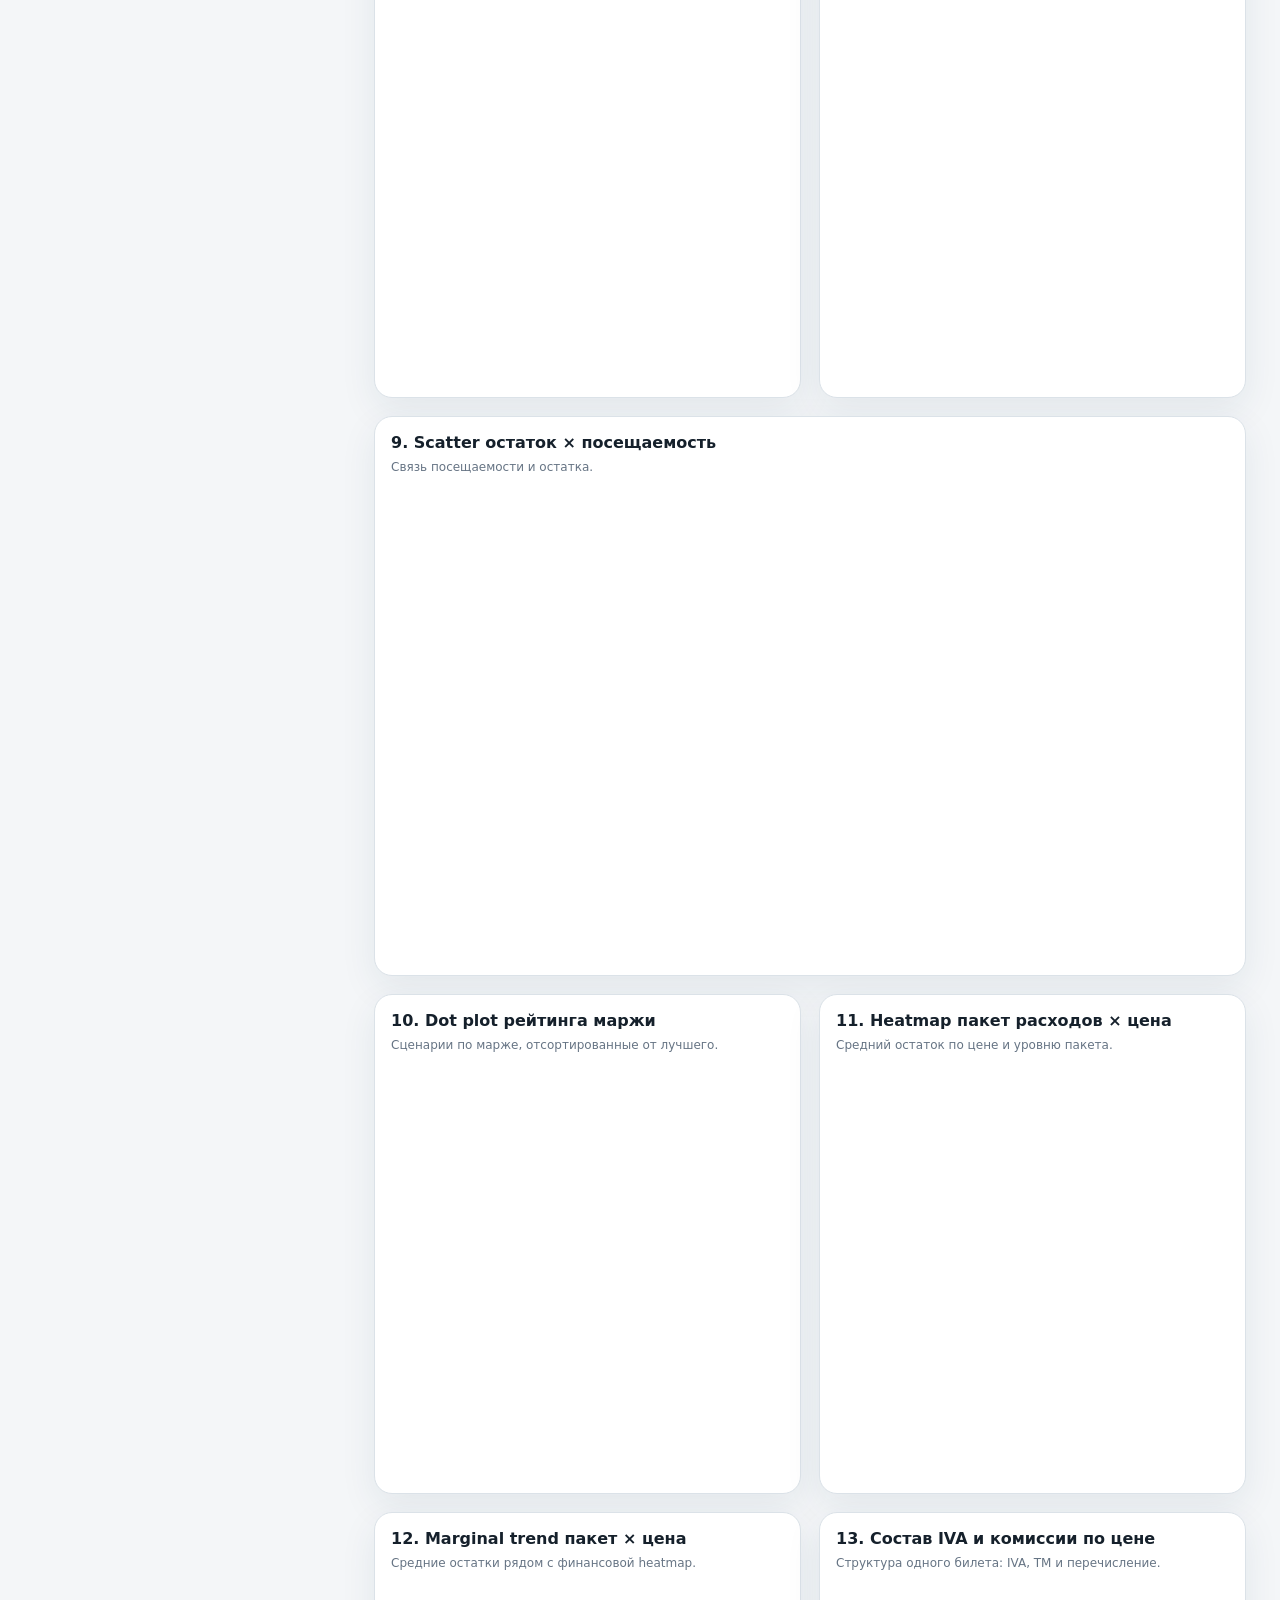
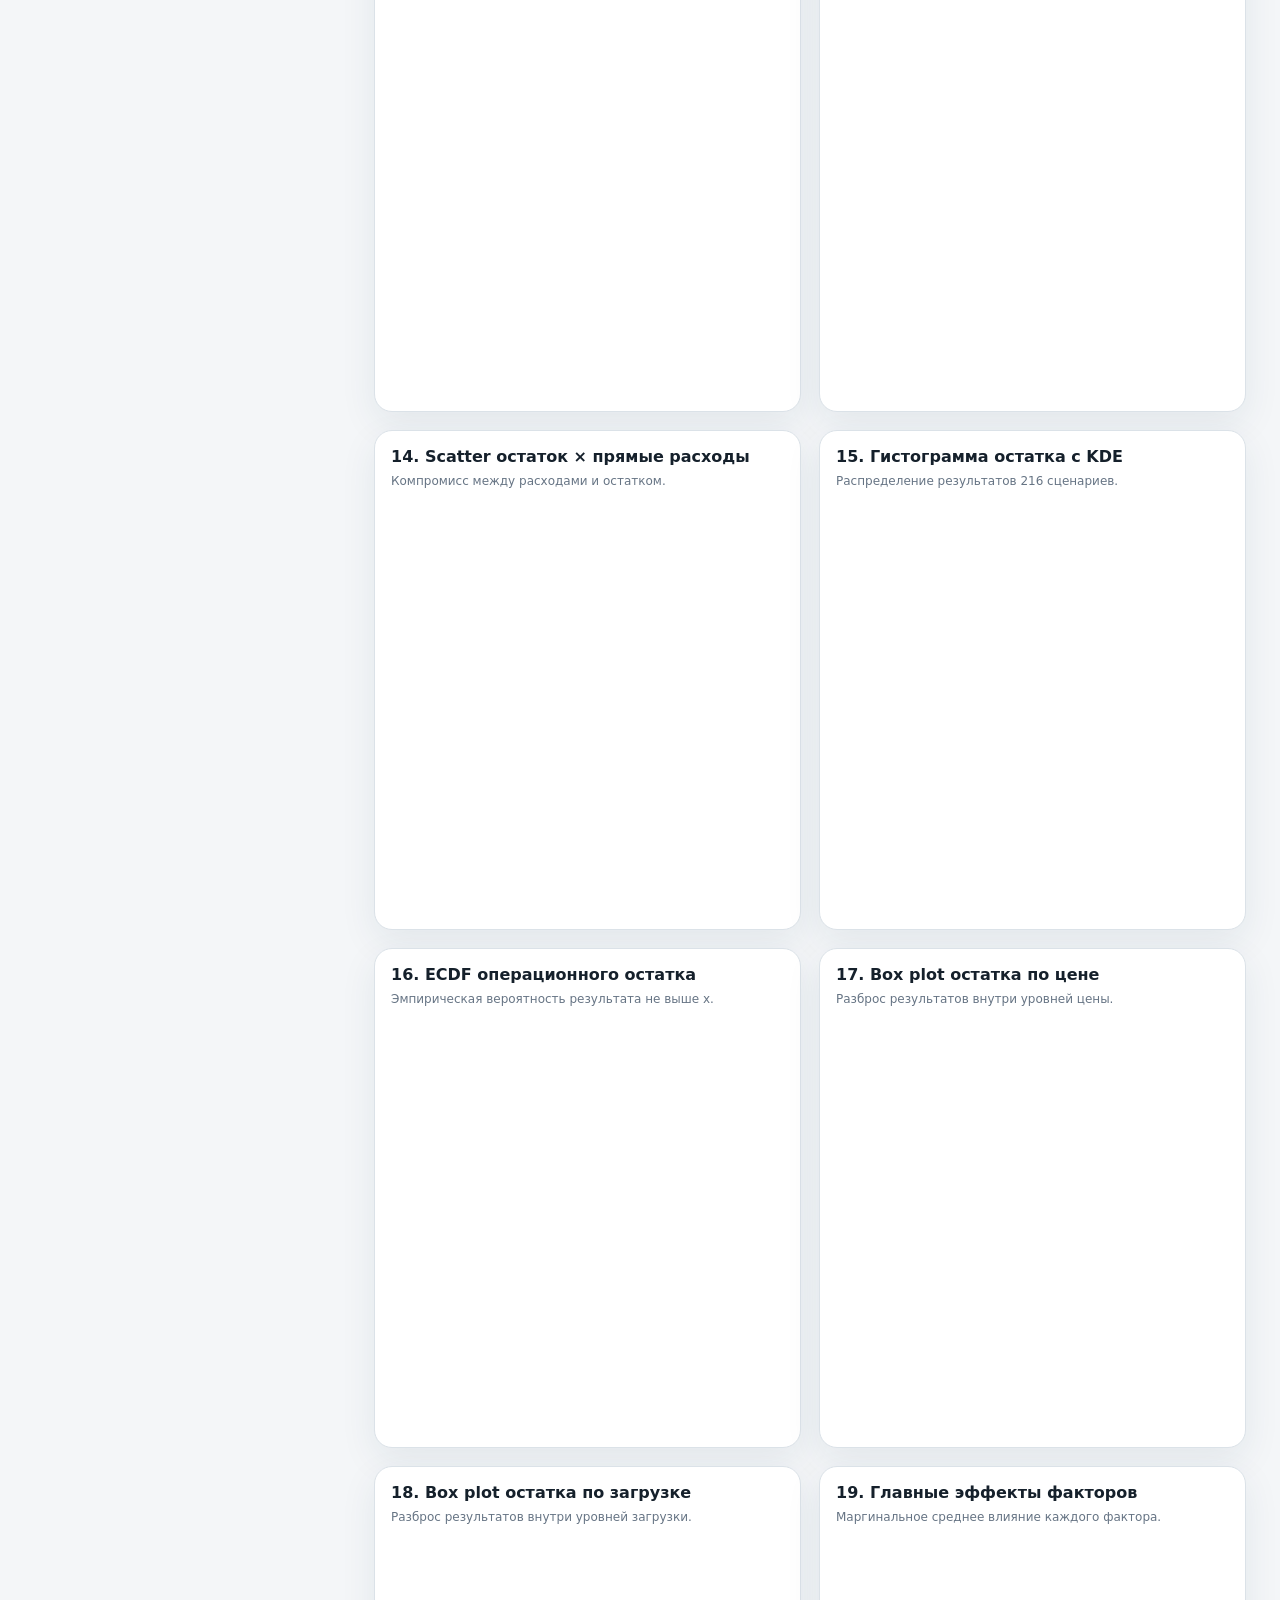
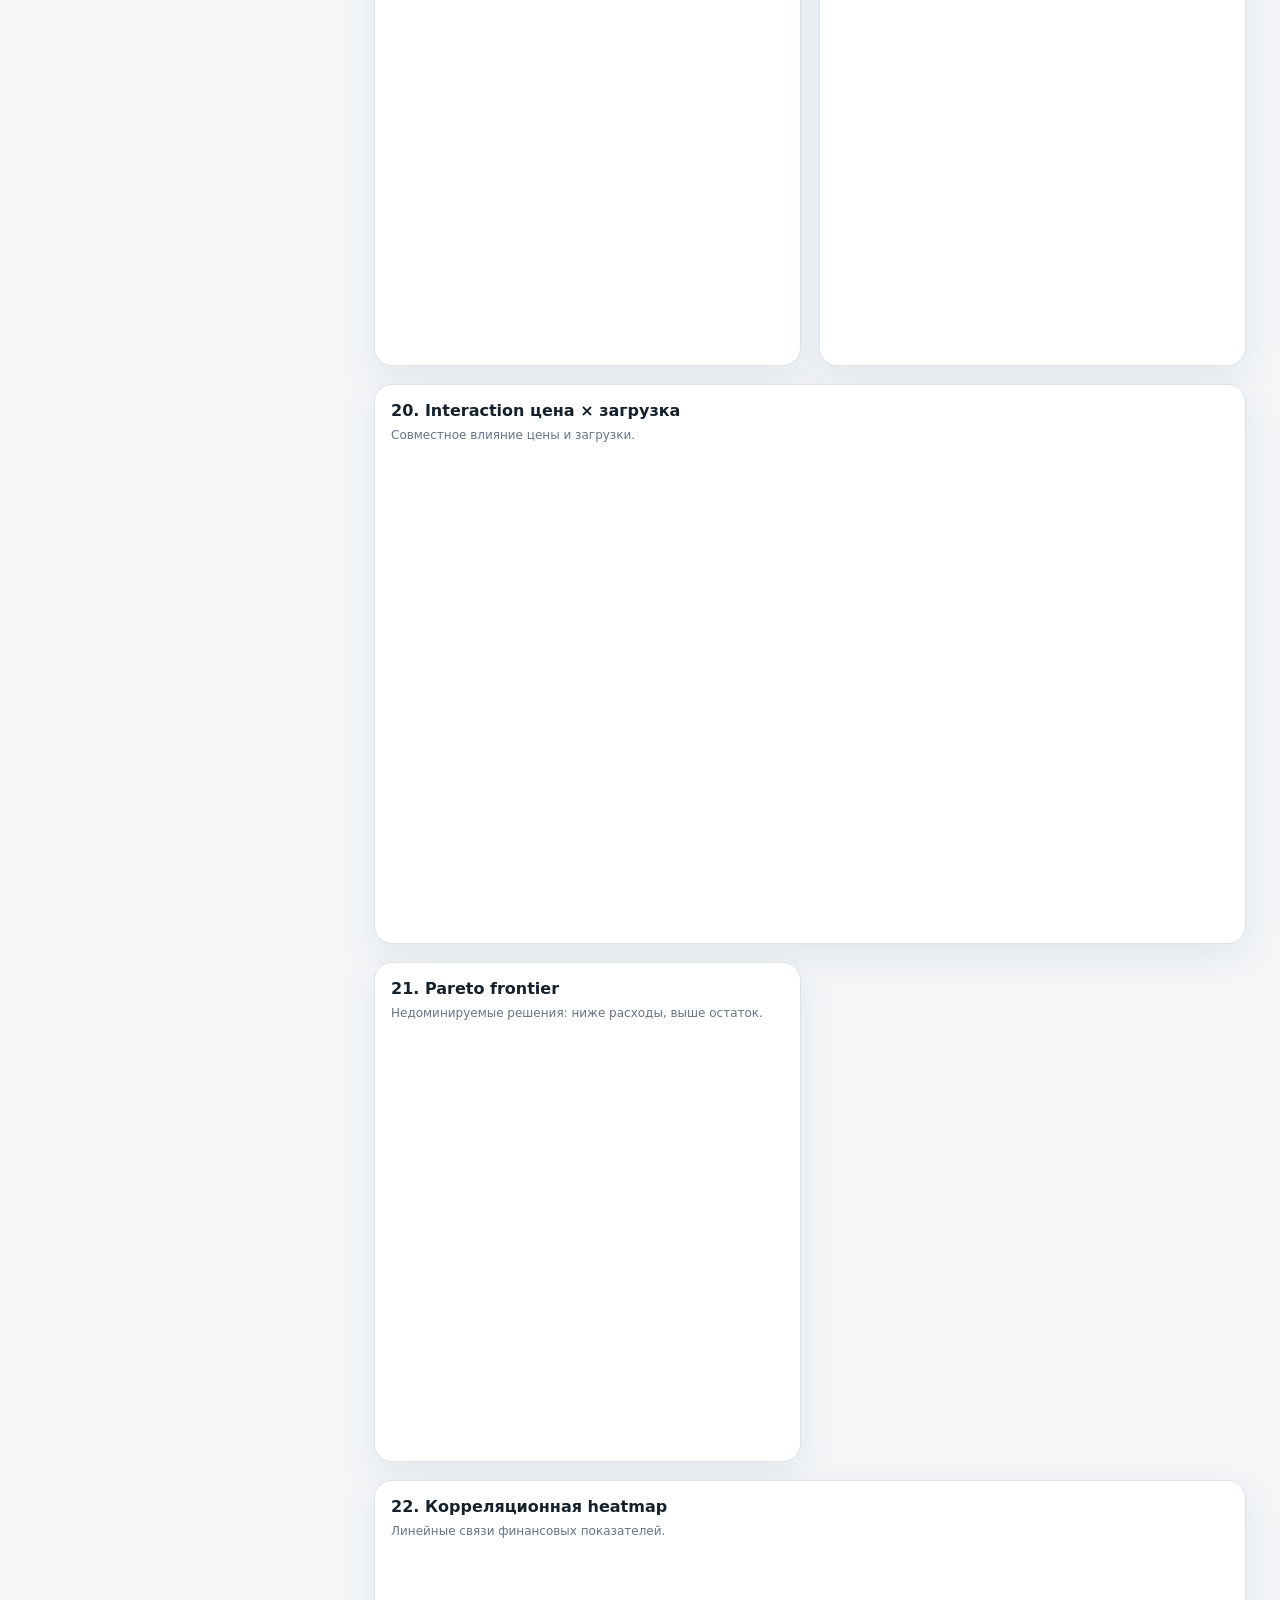
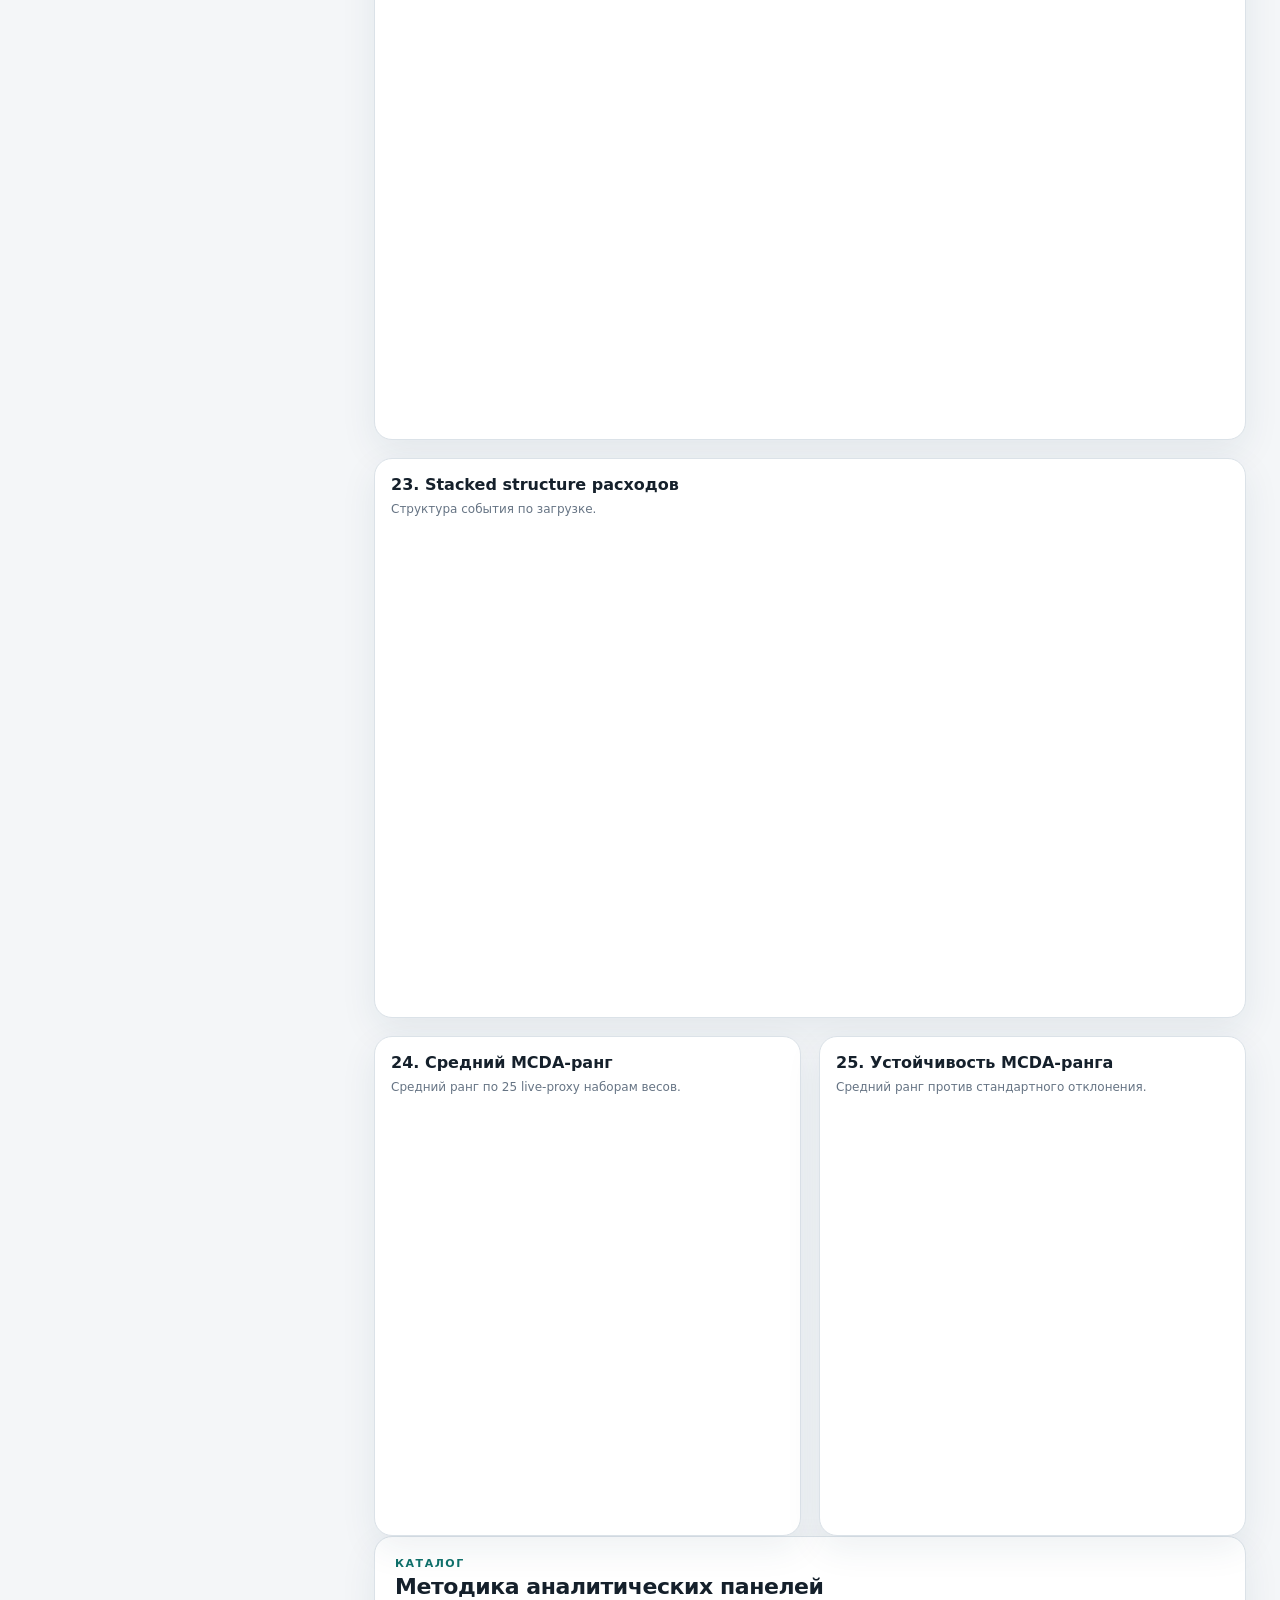
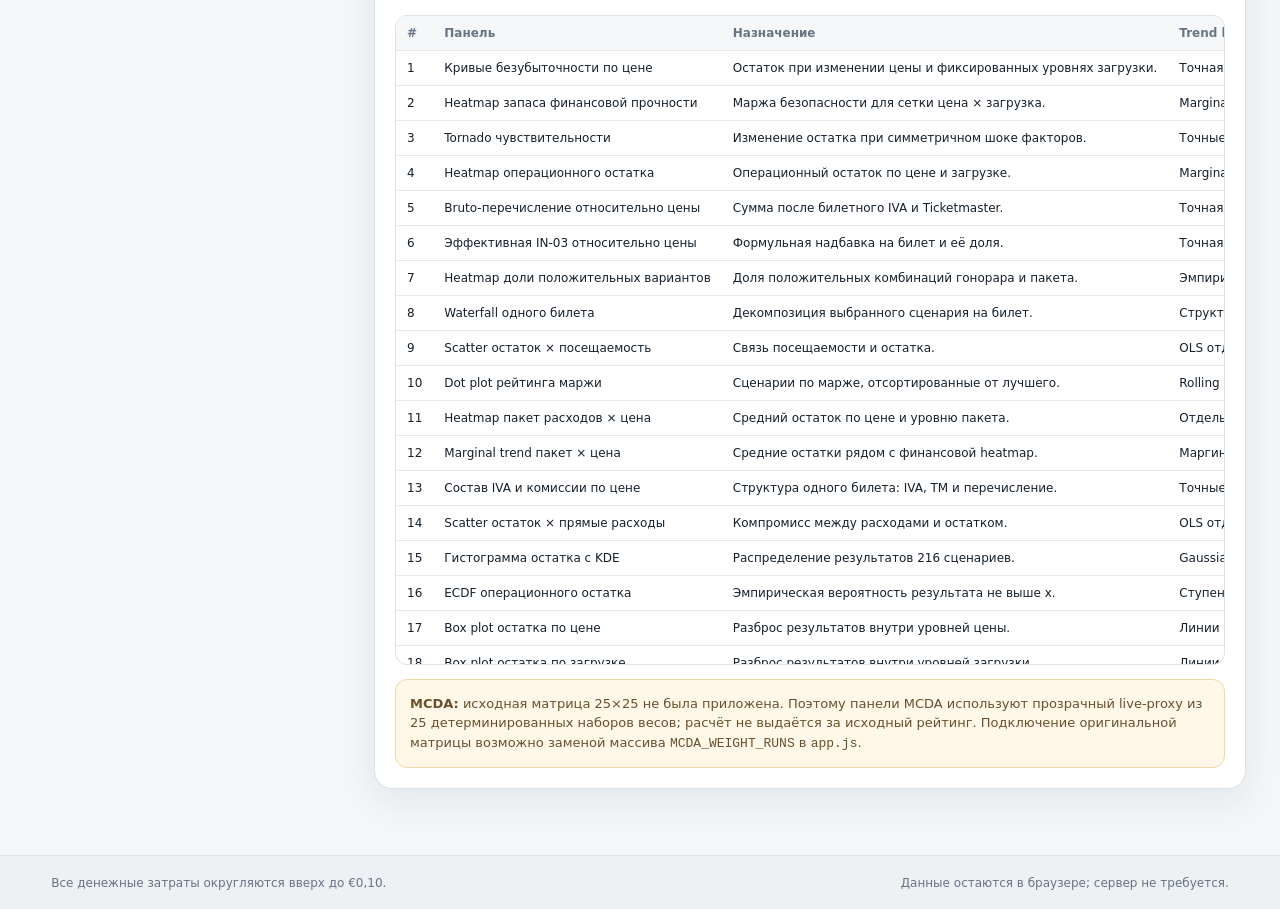
==== commit 0581d2b6: "Add files via upload" ====
--- a/index.html
+++ b/index.html
@@ -12,14 +12,15 @@
     <div>
       <p class="eyebrow">Stage Economics</p>
       <h1>Калькулятор экономики спектакля</h1>
-      <p class="subtitle">Формульная себестоимость, цена билета, 216 сценариев и 25 аналитических Plotly-панелей.</p>
+      <p class="subtitle">Формульная себестоимость, коэффициент K, отбор лучших сценариев и 25 аналитических Plotly-панелей.</p>
     </div>
     <div class="top-actions">
       <span class="status-pill">Roundup €0,10</span>
-      <span class="status-pill">216 сценариев</span>
+      <span class="status-pill">216 сценариев аналитики</span>
+      <span class="status-pill">Все + · 12 лучших −</span>
       <span class="status-pill">25 панелей</span>
       <button id="resetBtn" class="button secondary" type="button">Сбросить</button>
-      <button id="exportCsvTop" class="button" type="button">CSV сценариев</button>
+      <button id="exportCsvTop" class="button" type="button">CSV отбора</button>
     </div>
   </header>
 
@@ -46,8 +47,12 @@
           <input id="seats" type="number" min="10" max="30000" step="1" value="600" />
         </label>
         <label class="field">
-          <span>Дней до спектакля</span>
-          <input id="daysToShow" type="number" min="1" max="730" step="1" value="60" />
+          <span>Дата концерта</span>
+          <input id="concertDate" type="date" />
+        </label>
+        <label class="field">
+          <span>Дней до концерта</span>
+          <input id="daysToShow" type="number" min="0" max="3650" step="1" value="60" readonly />
         </label>
       </section>
 
@@ -187,9 +192,14 @@
           <small id="kpiHotellingPerSeat">— / место</small>
         </article>
         <article class="kpi-card accent">
-          <span>Безубыточная цена</span>
+          <span>Безубыточная цена · K = 1</span>
           <strong id="kpiDynamicBreakEven">—</strong>
           <small id="kpiDynamicBreakEvenMeta">при выбранной загрузке</small>
+        </article>
+        <article id="kpiKCard" class="kpi-card k-card">
+          <span>K выбранного сценария</span>
+          <strong id="kpiK">—</strong>
+          <small id="kpiKMeta">K = чистая выручка ÷ расходы</small>
         </article>
       </section>
 
@@ -223,27 +233,33 @@
         <div class="panel-header">
           <div>
             <p class="eyebrow">Сценарии</p>
-            <h2>Таблица 216 вариантов</h2>
+            <h2>Все положительные + 12 лучших отрицательных</h2>
           </div>
           <div class="toolbar-actions">
-            <button id="exportCsvTable" class="button secondary" type="button">Экспорт CSV</button>
+            <button id="exportCsvTable" class="button secondary" type="button">Экспорт отбора CSV</button>
           </div>
         </div>
         <div class="filters">
           <label><span>Цена</span><select id="filterPrice"><option value="all">Все</option></select></label>
           <label><span>Загрузка</span><select id="filterOccupancy"><option value="all">Все</option></select></label>
-          <label><span>Результат</span><select id="filterResult"><option value="all">Все</option><option value="positive">Положительный</option><option value="negative">Отрицательный</option></select></label>
+          <label><span>Результат</span><select id="filterResult"><option value="all">Все</option><option value="positive">Положительный</option><option value="negative">12 лучших отрицательных</option></select></label>
           <label><span>ID</span><input id="filterId" type="search" placeholder="P1…P216" /></label>
+        </div>
+        <div class="scenario-rule-note">
+          <strong>K = чистая выручка ÷ прямые расходы.</strong>
+          Контрольная зона: K ≤ 1; безубыточность: K = 1; идеал: K ≥ 1,25.
+          Из отрицательных вариантов выводятся только 12 с минимальным уходом в минус.
         </div>
         <div class="table-meta">
           <span id="scenarioCount">—</span>
+          <span id="bestNegativeLabel">Лучший отрицательный: —</span>
           <span id="selectedScenarioLabel">Текущий сценарий: —</span>
         </div>
         <div class="scenario-table-wrap">
           <table class="data-table sticky">
             <thead>
               <tr>
-                <th>ID</th><th>Цена</th><th>Загрузка</th><th>Гостей</th><th>Гонорар ×</th><th>Пакет ×</th><th>Прямые расходы</th><th>Выручка brutto</th><th>Остаток</th><th>Маржа</th><th>MCDA</th>
+                <th>ID</th><th>Цена</th><th>Загрузка</th><th>Гостей</th><th>Гонорар ×</th><th>Пакет ×</th><th>Прямые расходы</th><th>Выручка brutto</th><th>Остаток</th><th>Маржа</th><th>K</th><th>MCDA</th>
               </tr>
             </thead>
             <tbody id="scenarioTableBody"></tbody>
@@ -255,7 +271,7 @@
         <div class="panel-header">
           <div>
             <p class="eyebrow">Рекомендации</p>
-            <h2>Цены по уровням загрузки</h2>
+            <h2>Цена основы K = 1 и идеала K = 1,25</h2>
           </div>
         </div>
         <div id="recommendationCards" class="recommendation-grid"></div>
--- a/styles.css
+++ b/styles.css
@@ -200,3 +200,51 @@
   background: #fff6f6;
   text-align: center;
 }
+
+/* Date, K and shortlisted-scenario additions */
+input[readonly] { background: #f3f6f8; color: var(--muted); cursor: default; }
+.k-card { transition: border-color .2s ease, background .2s ease; }
+.k-card.k-negative { border-color: #e2bebe; background: #fff7f7; }
+.k-card.k-base { border-color: #e5d09e; background: #fffaf0; }
+.k-card.k-ideal { border-color: #a9d3bd; background: #f2fbf6; }
+.k-card.k-negative strong { color: var(--danger); }
+.k-card.k-base strong { color: var(--warning); }
+.k-card.k-ideal strong { color: var(--success); }
+.scenario-rule-note {
+  margin: 0 0 14px;
+  padding: 12px 14px;
+  border: 1px solid #d7e4ea;
+  border-radius: 12px;
+  background: #f4f8fa;
+  color: var(--muted);
+  font-size: 12px;
+  line-height: 1.5;
+}
+.scenario-rule-note strong { color: var(--text); }
+.table-meta { flex-wrap: wrap; }
+.k-badge {
+  display: inline-flex;
+  justify-content: center;
+  min-width: 64px;
+  padding: 4px 7px;
+  border-radius: 999px;
+  font-size: 11px;
+  font-weight: 850;
+  border: 1px solid transparent;
+}
+.k-badge.negative { color: var(--danger); background: #fff0f0; border-color: #eccaca; }
+.k-badge.base { color: var(--warning); background: #fff8e8; border-color: #ecd7a5; }
+.k-badge.ideal { color: var(--success); background: #ecf8f1; border-color: #b9ddc9; }
+.recommendation-card { display: grid; gap: 9px; }
+.recommendation-price {
+  display: grid;
+  grid-template-columns: auto 1fr;
+  align-items: baseline;
+  gap: 8px;
+  padding-top: 8px;
+  border-top: 1px solid var(--border);
+}
+.recommendation-price small { font-weight: 800; }
+.recommendation-price strong { margin: 0; text-align: right; font-size: 19px; }
+.recommendation-price.ideal small,
+.recommendation-price.ideal strong { color: var(--success); }
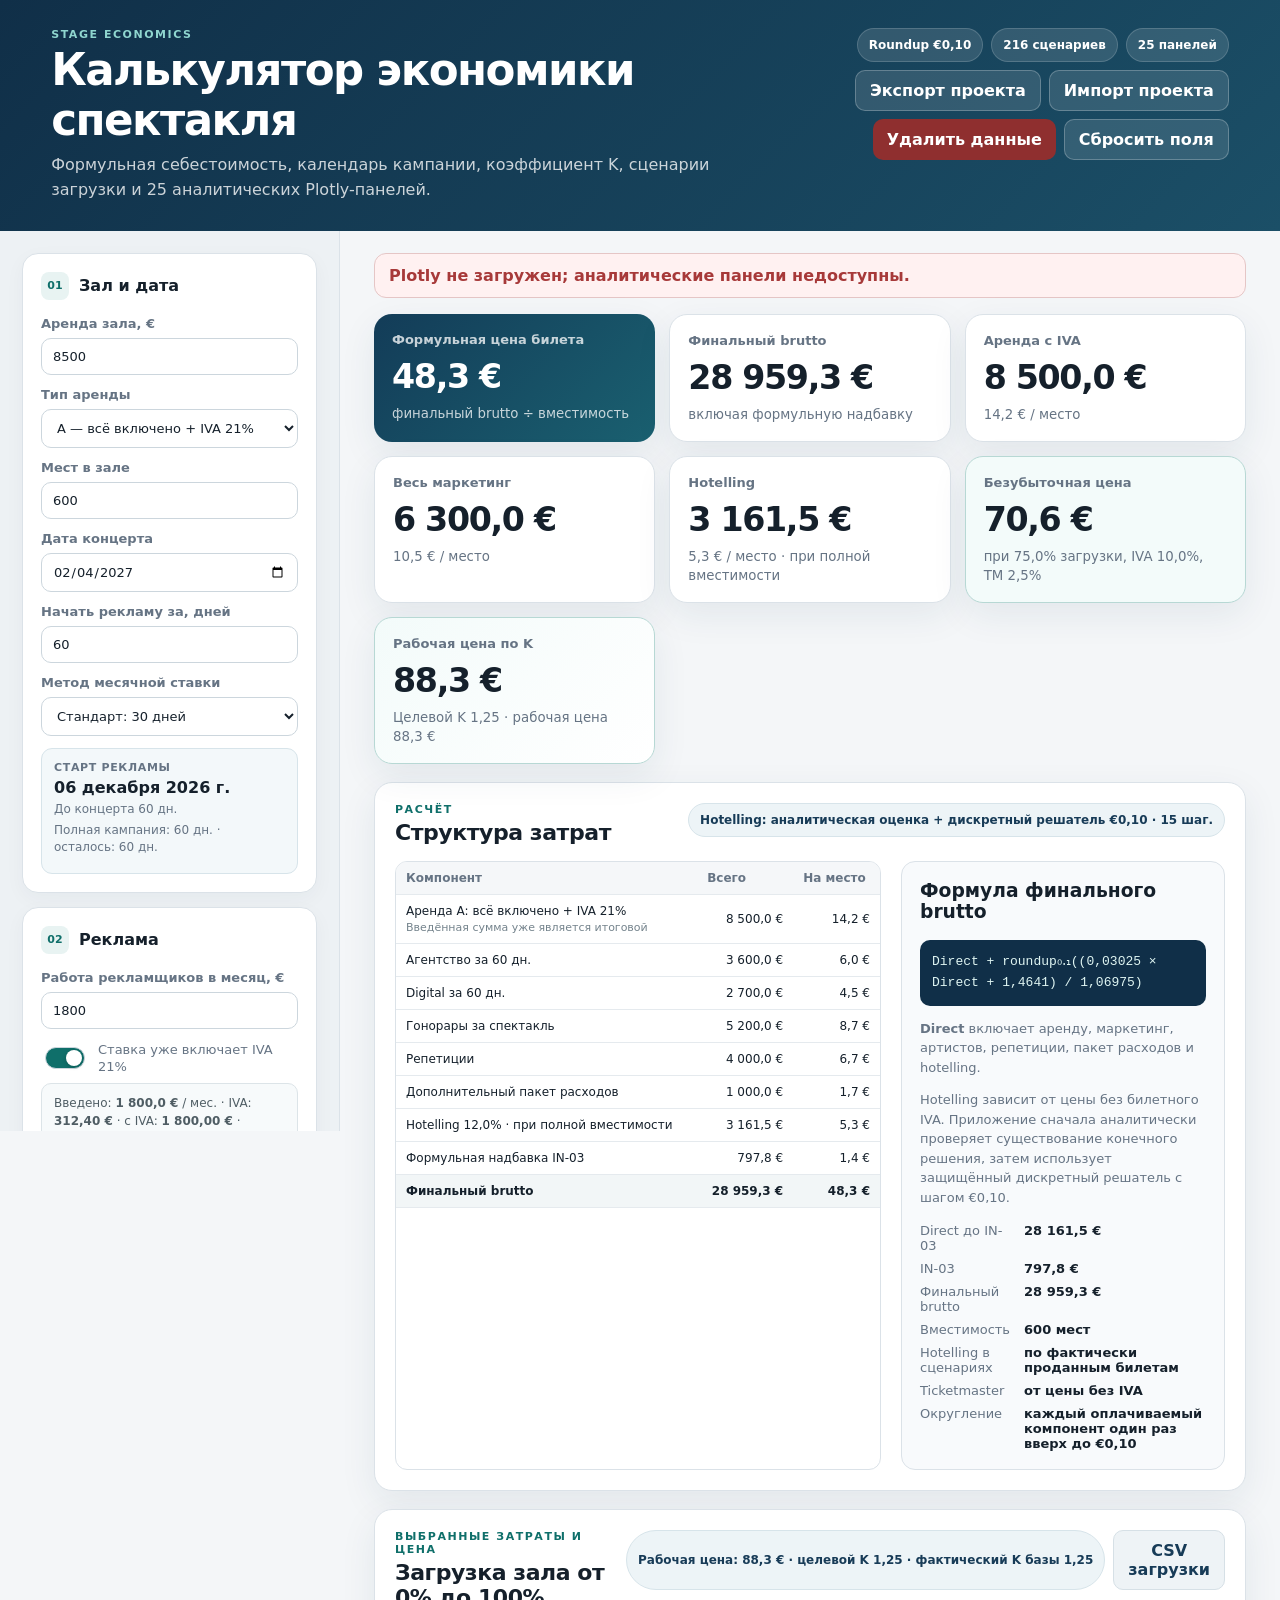
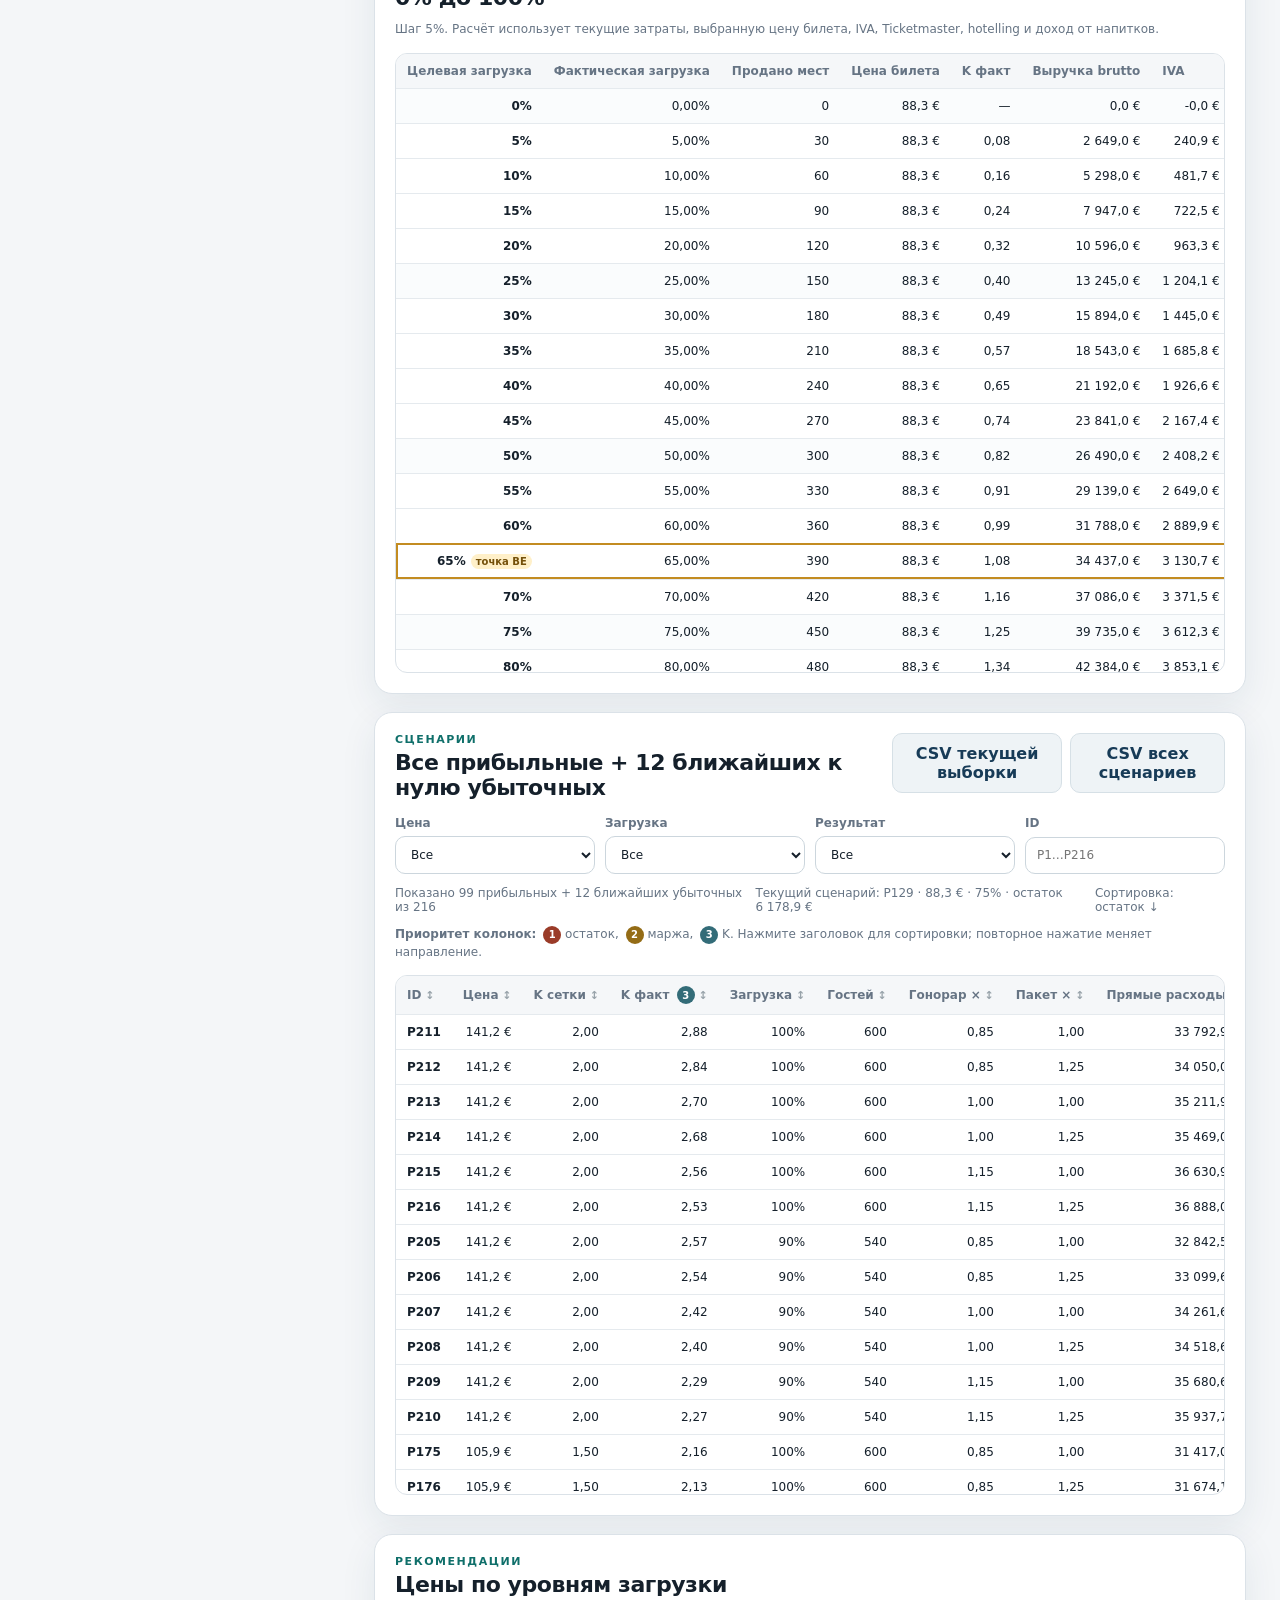
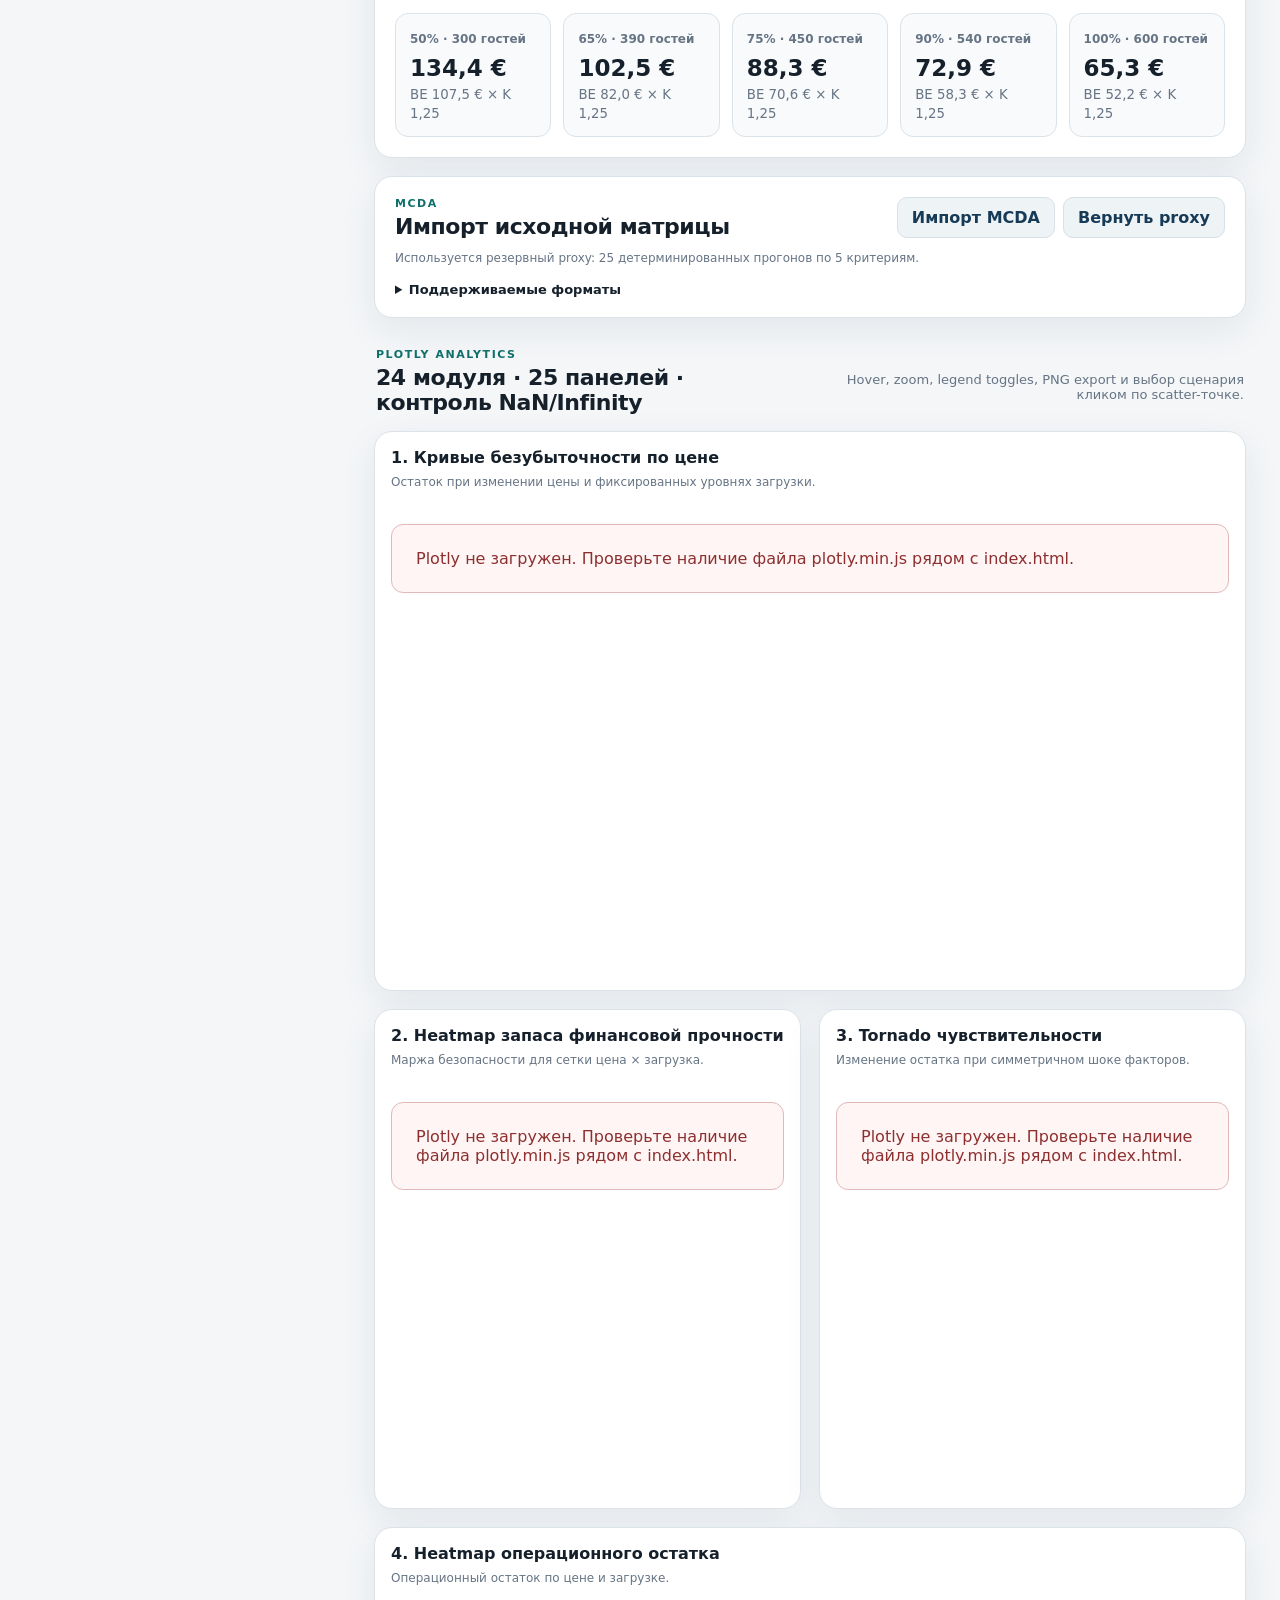
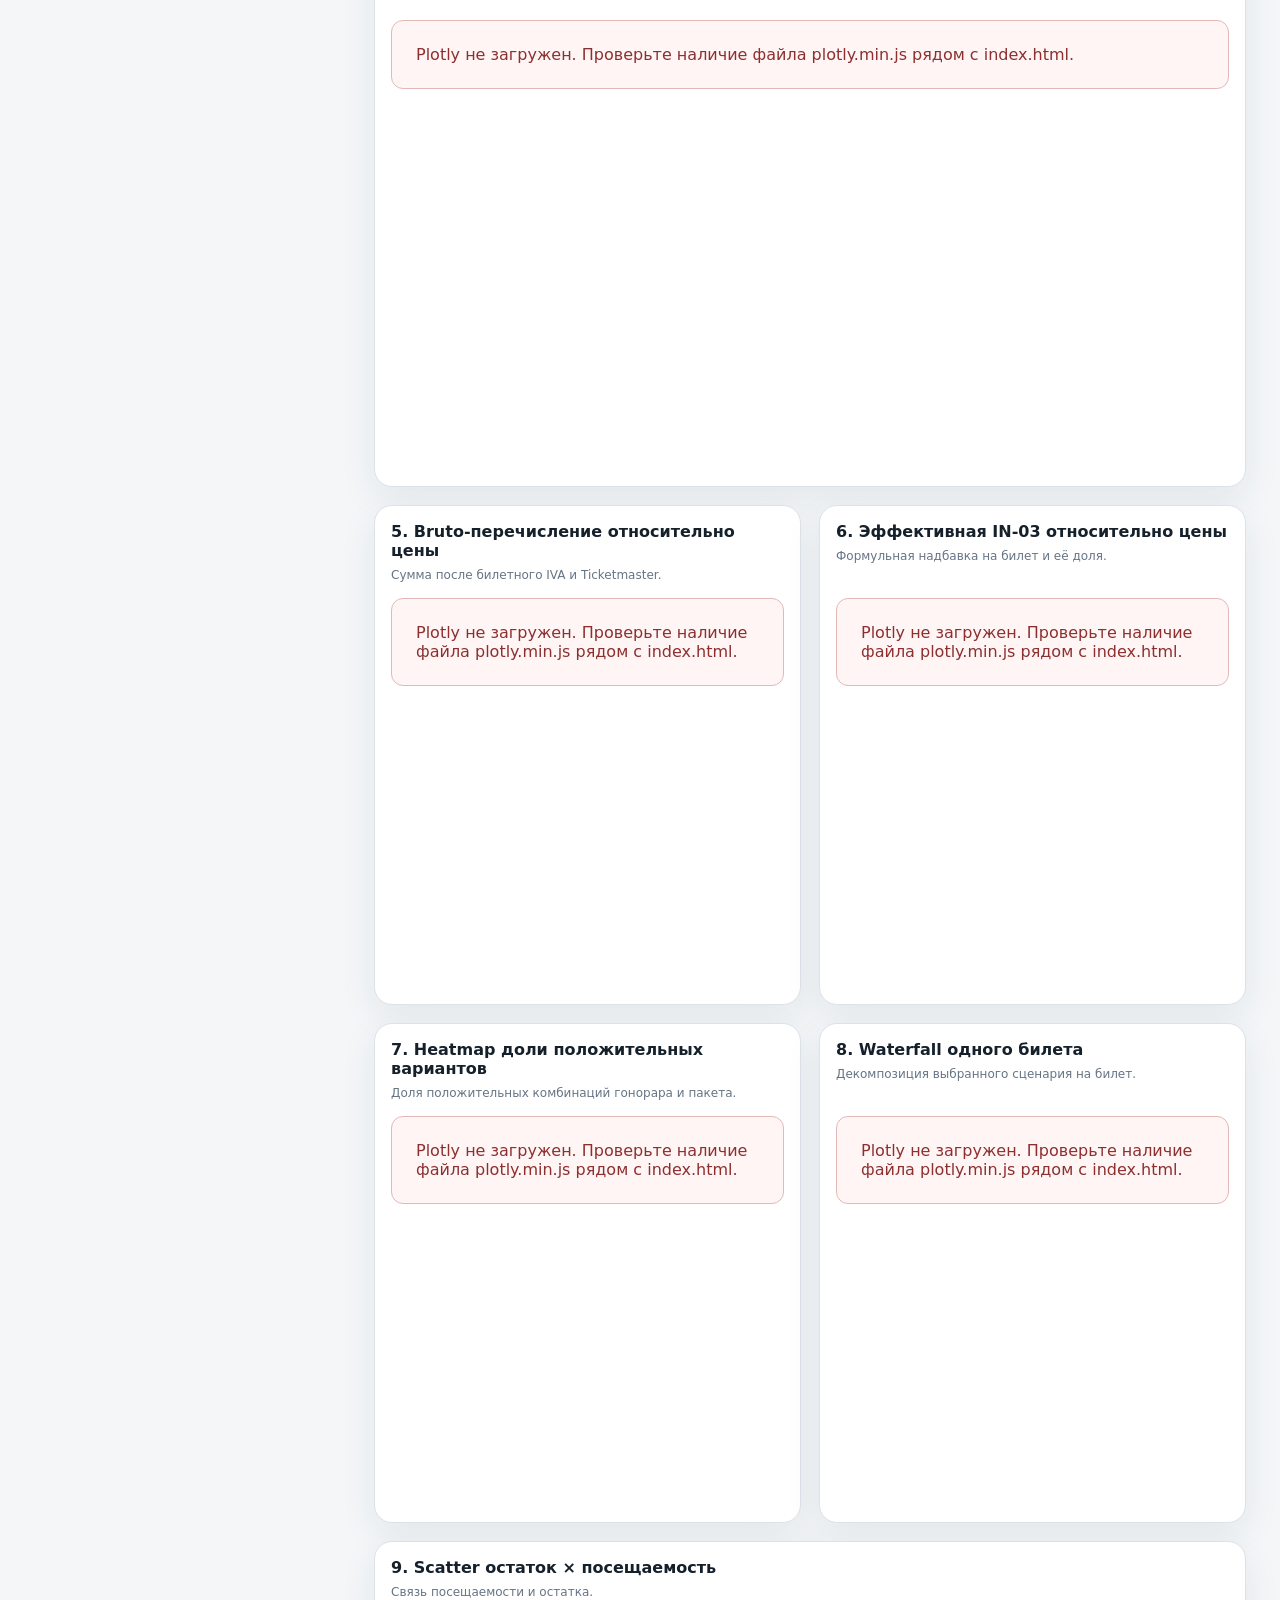
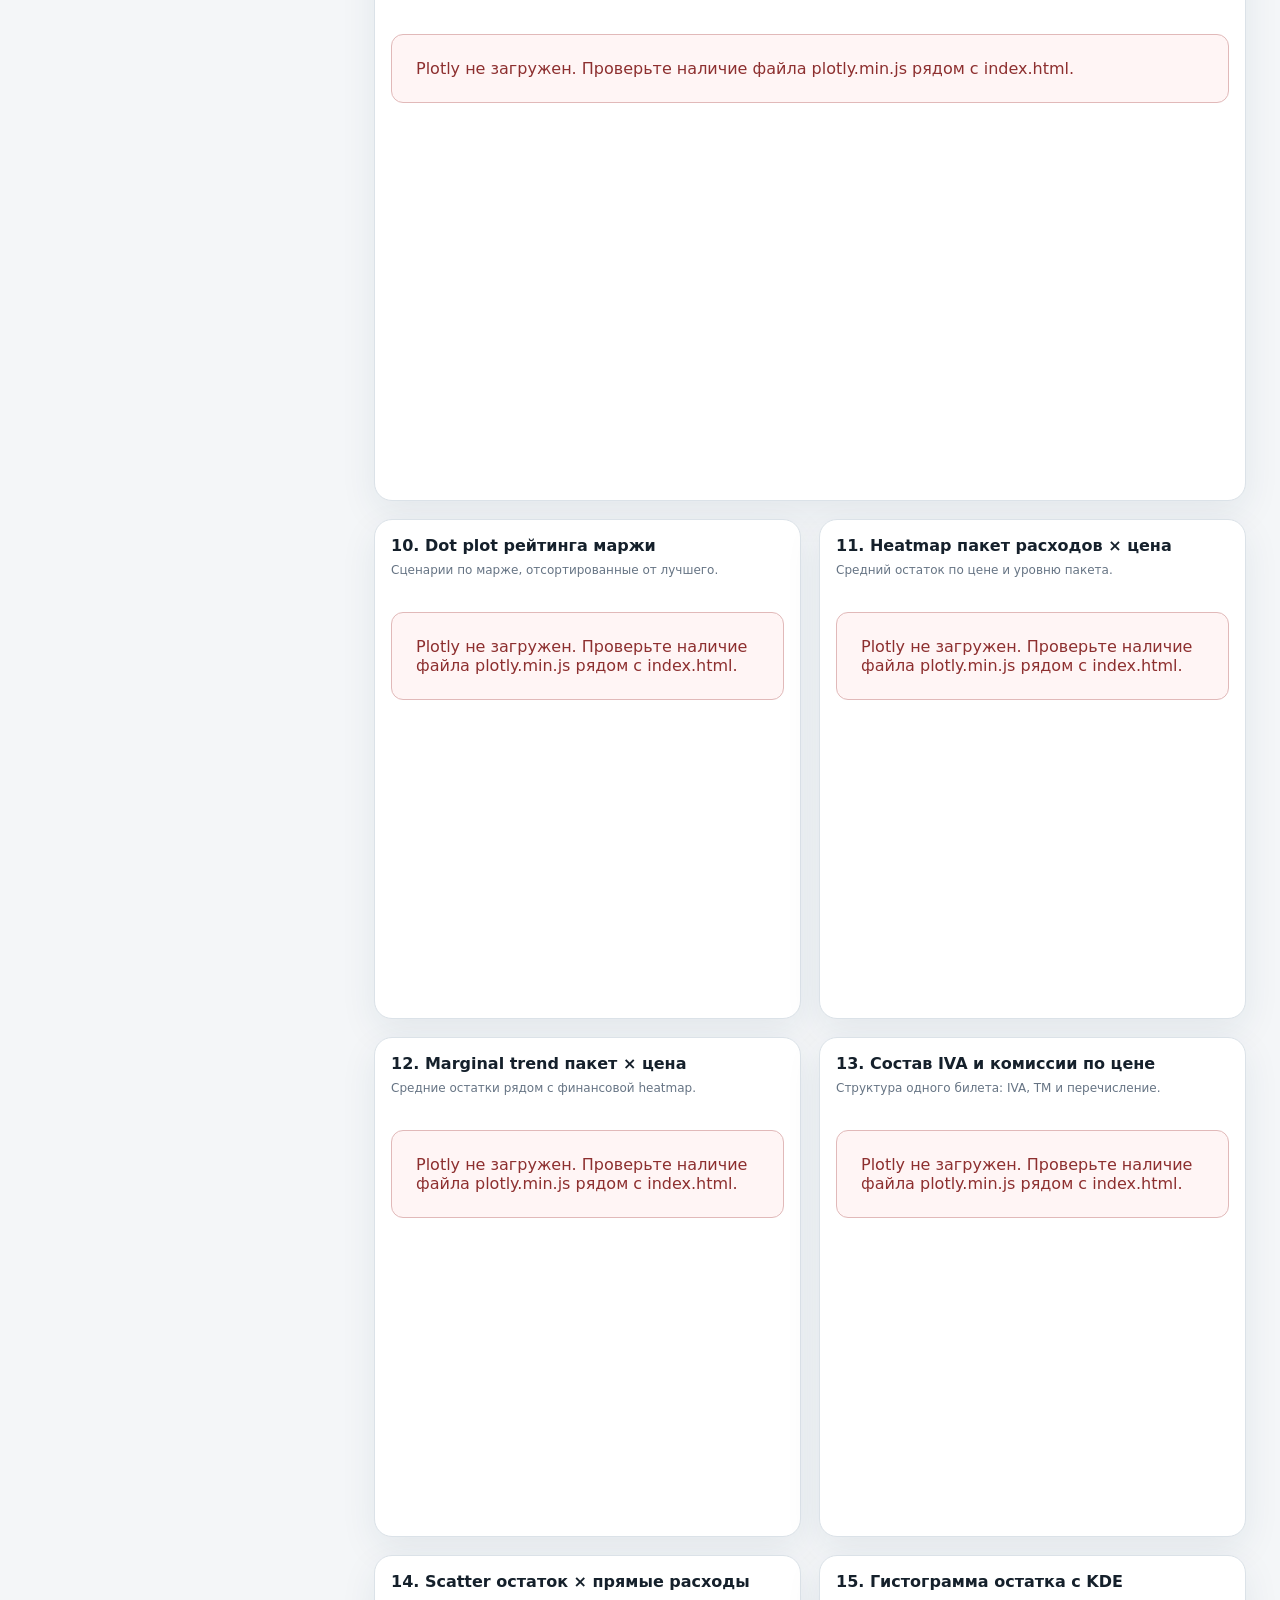
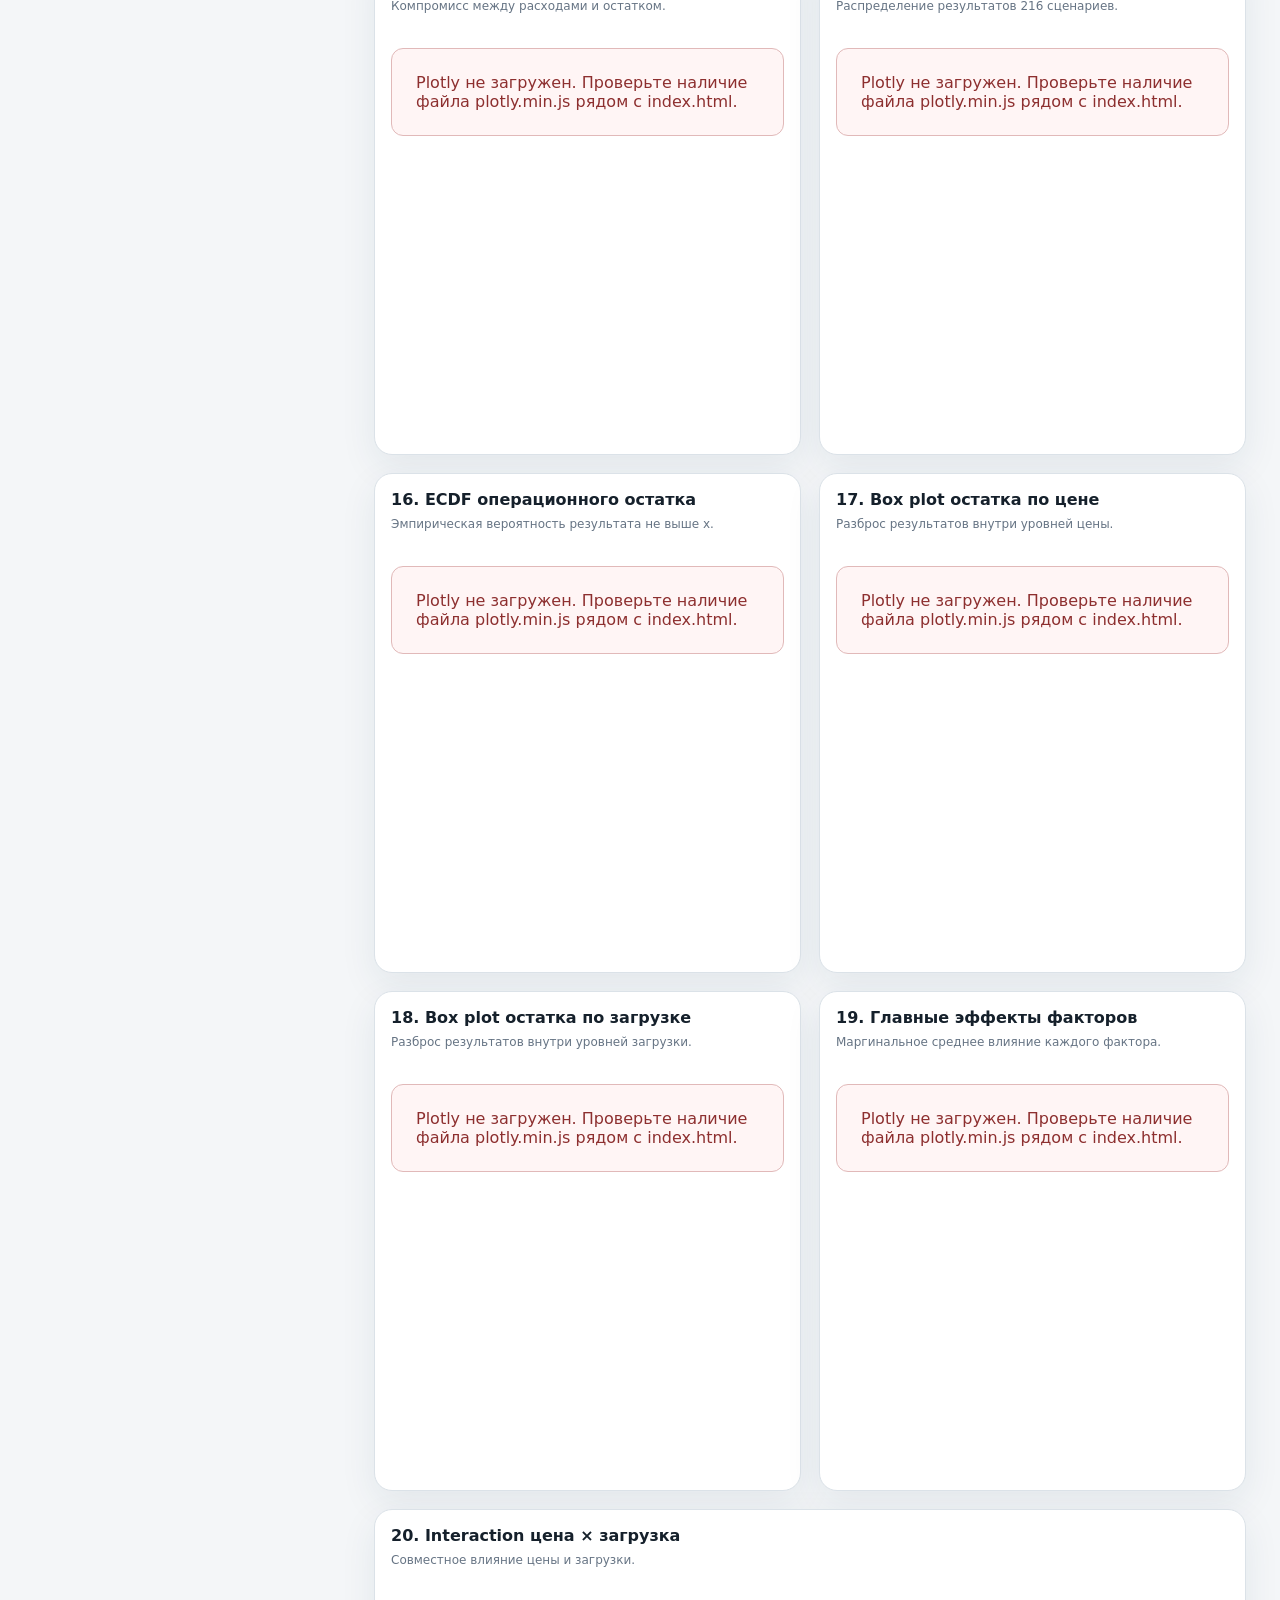
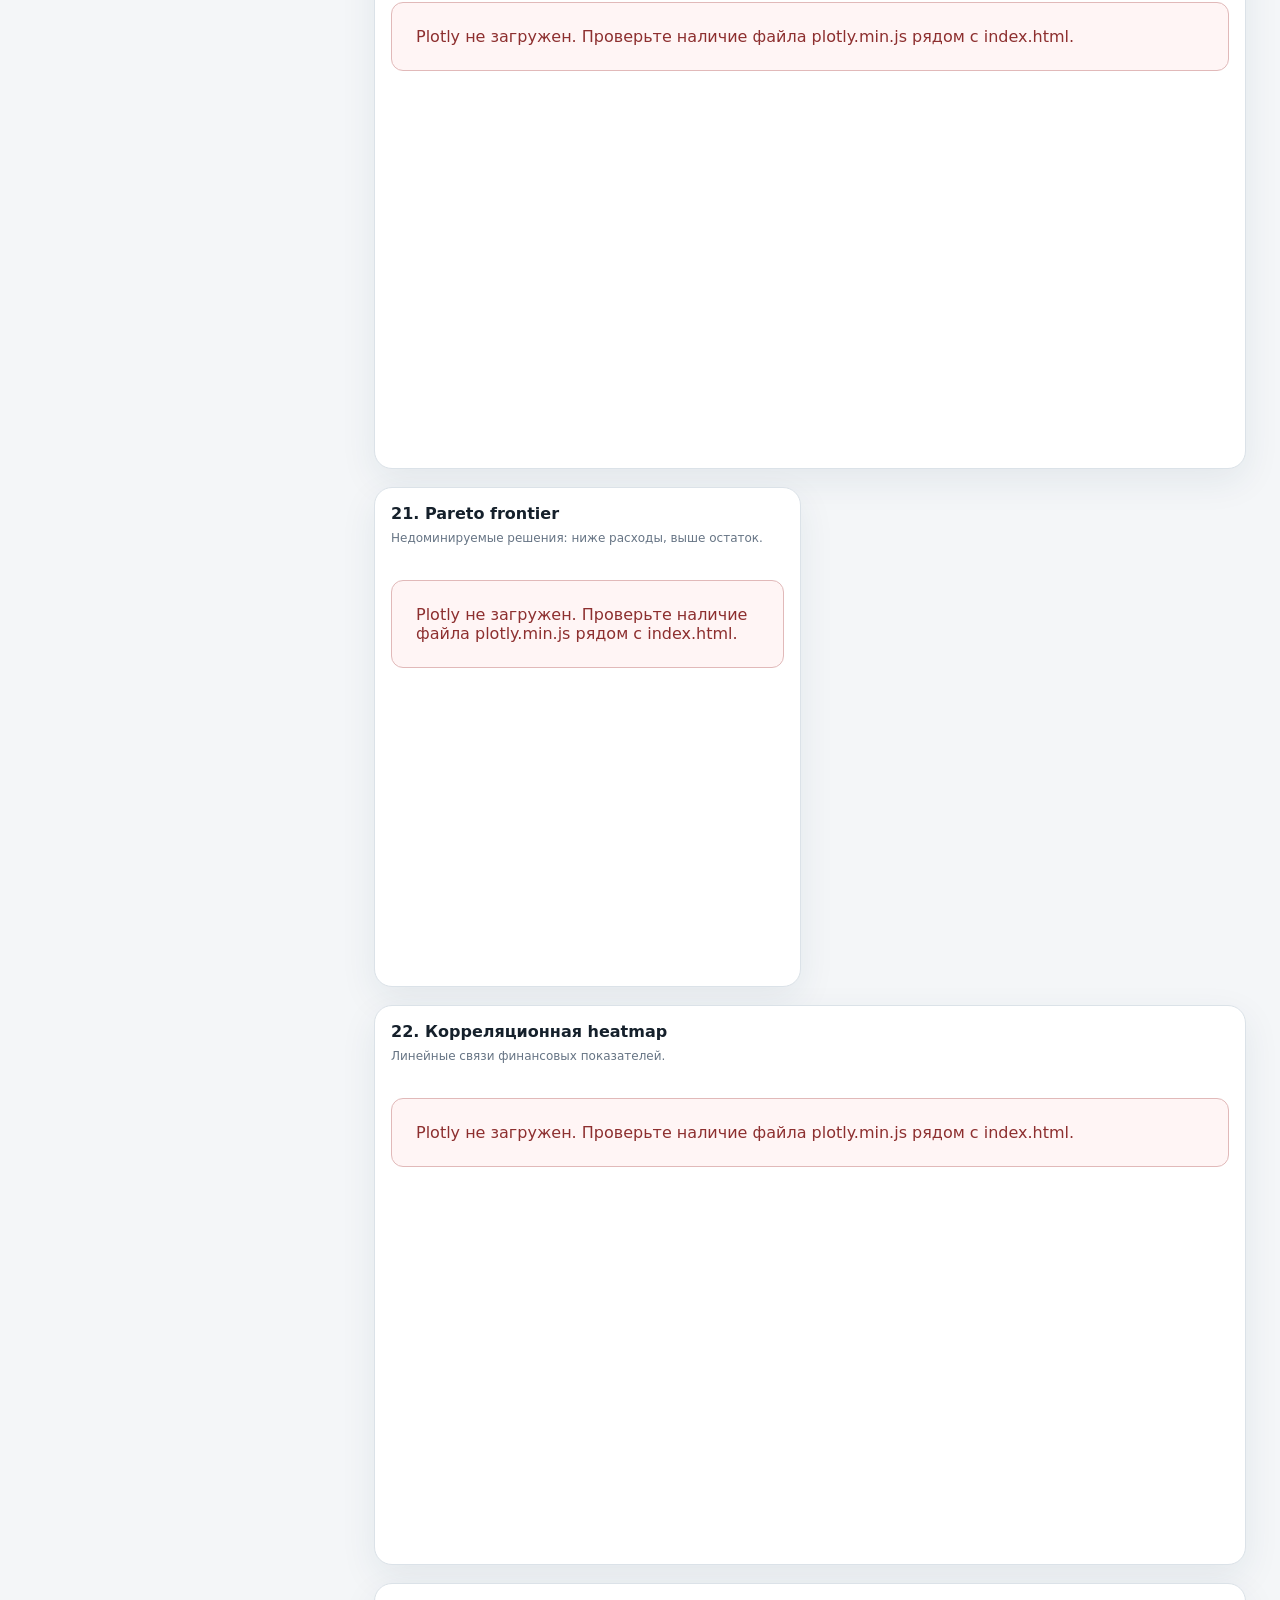
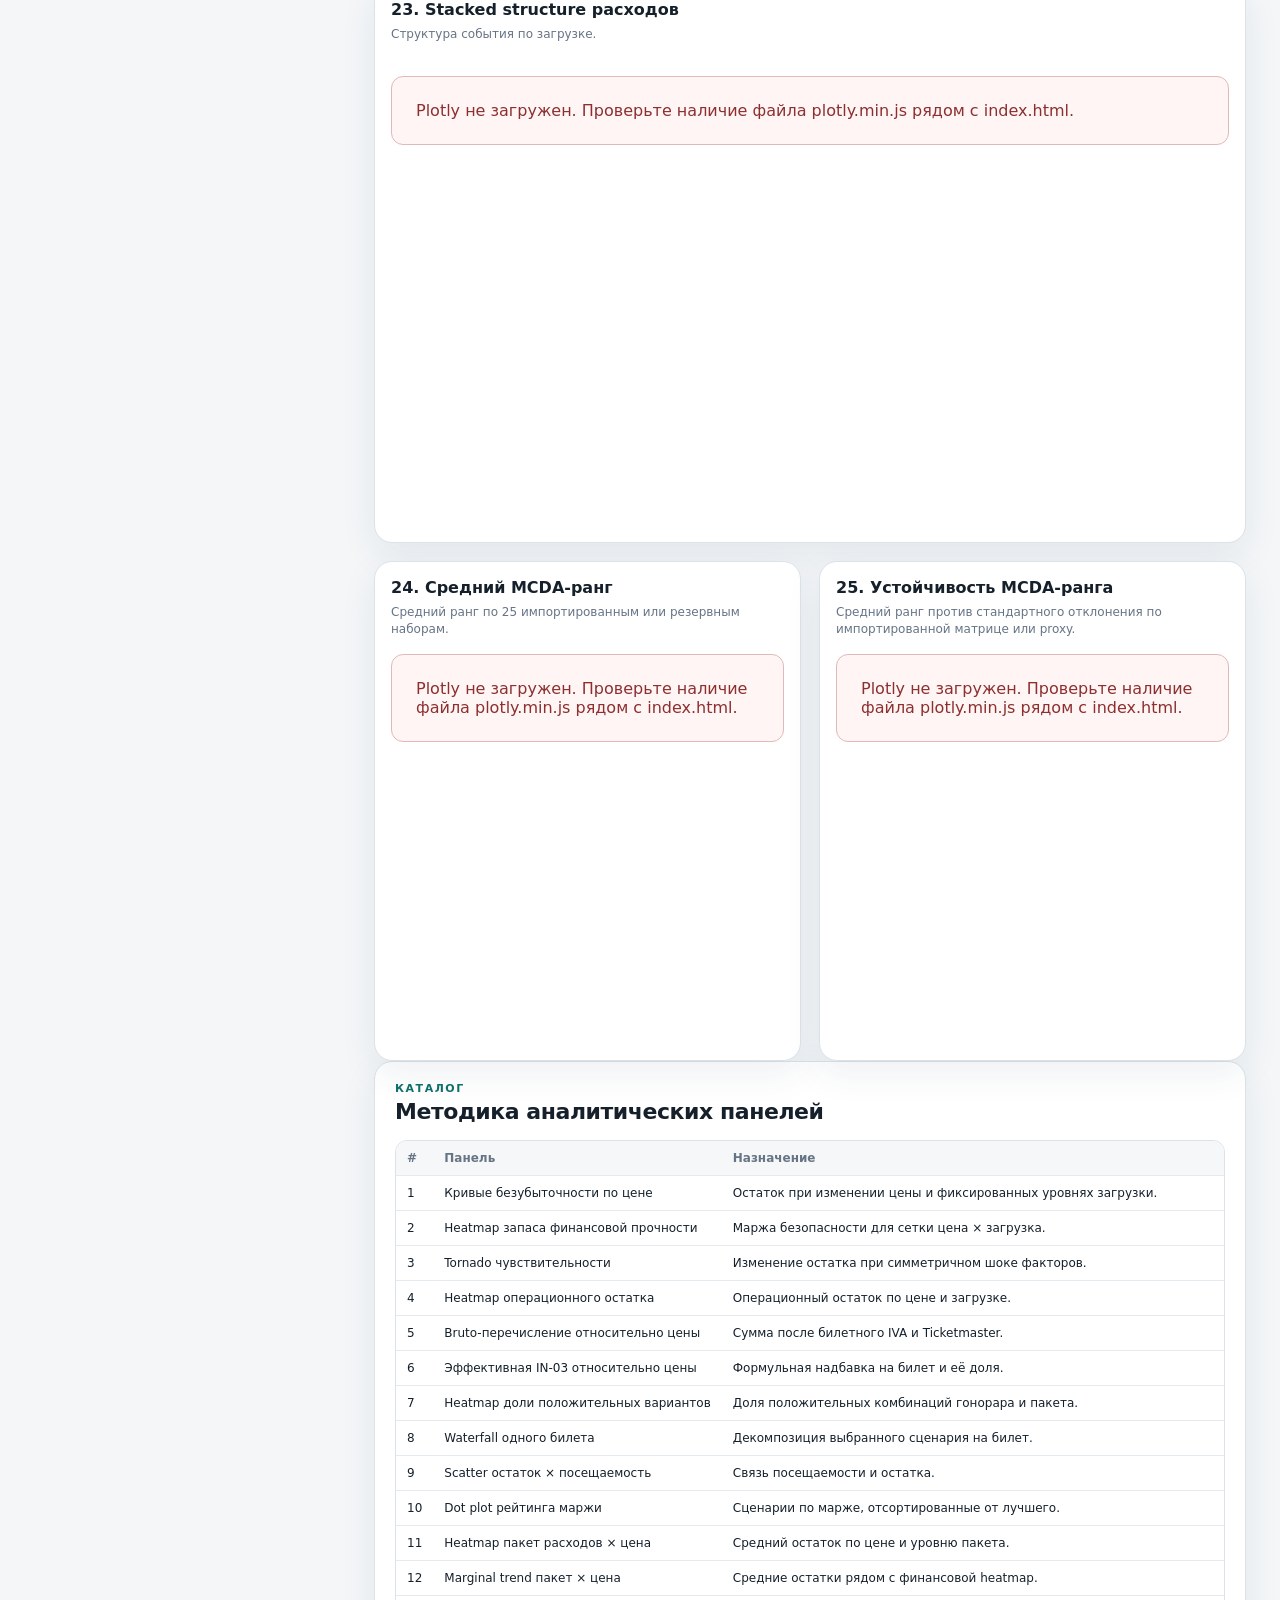
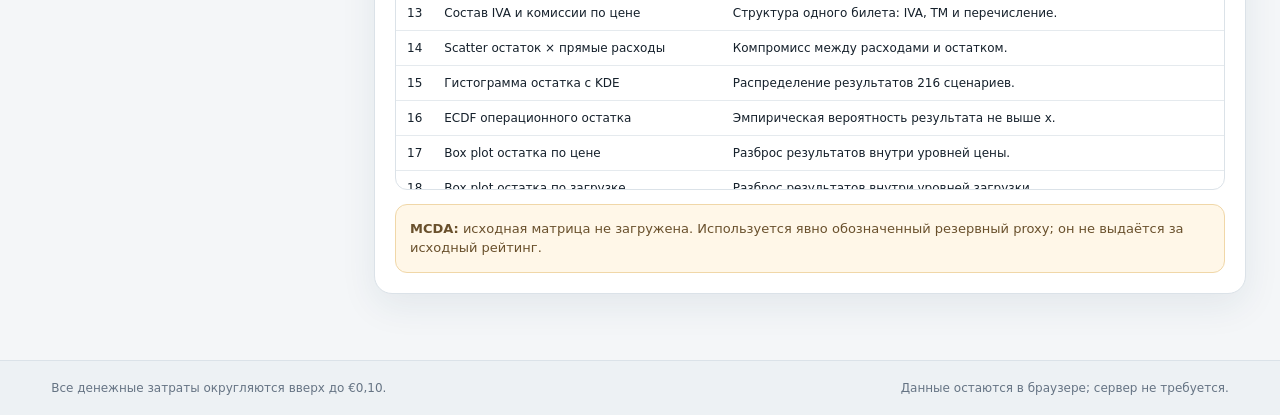
==== commit 4121723c: "Add files via upload" ====
--- a/index.html
+++ b/index.html
@@ -12,15 +12,17 @@
     <div>
       <p class="eyebrow">Stage Economics</p>
       <h1>Калькулятор экономики спектакля</h1>
-      <p class="subtitle">Формульная себестоимость, коэффициент K, отбор лучших сценариев и 25 аналитических Plotly-панелей.</p>
+      <p class="subtitle">Формульная себестоимость, календарь кампании, коэффициент K, сценарии загрузки и 25 аналитических Plotly-панелей.</p>
     </div>
     <div class="top-actions">
       <span class="status-pill">Roundup €0,10</span>
-      <span class="status-pill">216 сценариев аналитики</span>
-      <span class="status-pill">Все + · 12 лучших −</span>
+      <span class="status-pill">216 сценариев</span>
       <span class="status-pill">25 панелей</span>
-      <button id="resetBtn" class="button secondary" type="button">Сбросить</button>
-      <button id="exportCsvTop" class="button" type="button">CSV отбора</button>
+      <button id="exportProjectBtn" class="button secondary" type="button">Экспорт проекта</button>
+      <button id="importProjectBtn" class="button secondary" type="button">Импорт проекта</button>
+      <button id="clearDataBtn" class="button danger" type="button">Удалить данные</button>
+      <button id="resetBtn" class="button secondary" type="button">Сбросить поля</button>
+      <input id="projectFile" type="file" accept="application/json,.json" hidden />
     </div>
   </header>
 
@@ -32,7 +34,7 @@
         </div>
         <label class="field">
           <span>Аренда зала, €</span>
-          <input id="venueRent" type="number" min="50" max="200000" step="0.1" value="8500" />
+          <input id="venueRent" type="number" min="0" step="0.1" value="8500" />
         </label>
         <label class="field">
           <span>Тип аренды</span>
@@ -44,16 +46,31 @@
         </label>
         <label class="field">
           <span>Мест в зале</span>
-          <input id="seats" type="number" min="10" max="30000" step="1" value="600" />
+          <input id="seats" type="number" min="1" step="1" value="600" />
         </label>
         <label class="field">
           <span>Дата концерта</span>
           <input id="concertDate" type="date" />
         </label>
         <label class="field">
-          <span>Дней до концерта</span>
-          <input id="daysToShow" type="number" min="0" max="3650" step="1" value="60" readonly />
-        </label>
+          <span>Начать рекламу за, дней</span>
+          <input id="daysToShow" type="number" min="0" step="1" value="60" />
+        </label>
+        <label class="field">
+          <span>Метод месячной ставки</span>
+          <select id="monthlyProrationMethod">
+            <option value="30">Стандарт: 30 дней</option>
+            <option value="average">Среднее: 365 / 12</option>
+            <option value="calendar">Фактические календарные месяцы</option>
+          </select>
+        </label>
+        <div class="date-summary" aria-live="polite">
+          <span>Старт рекламы</span>
+          <strong id="campaignStartDate">—</strong>
+          <small id="concertCountdown">—</small>
+          <small id="campaignDurationMeta">—</small>
+          <small id="campaignWarning" class="warning-text"></small>
+        </div>
       </section>
 
       <section class="control-section">
@@ -62,20 +79,22 @@
         </div>
         <label class="field">
           <span>Работа рекламщиков в месяц, €</span>
-          <input id="agencyMonthly" type="number" min="0" max="200000" step="0.1" value="1800" />
+          <input id="agencyMonthly" type="number" min="0" step="0.1" value="1800" />
         </label>
         <label class="switch-row">
           <input id="agencyIncludesIva" type="checkbox" checked />
           <span>Ставка уже включает IVA 21%</span>
         </label>
+        <div id="agencyRateDetails" class="rate-details" aria-live="polite">—</div>
         <label class="field">
           <span>Digital-реклама в день, €</span>
-          <input id="digitalDaily" type="number" min="10" max="100" step="0.1" value="45" />
+          <input id="digitalDaily" type="number" min="0" step="0.1" value="45" />
         </label>
         <label class="switch-row">
           <input id="digitalIncludesIva" type="checkbox" checked />
           <span>Дневная ставка уже включает IVA 21%</span>
         </label>
+        <div id="digitalRateDetails" class="rate-details" aria-live="polite">—</div>
       </section>
 
       <section class="control-section">
@@ -84,11 +103,11 @@
         </div>
         <label class="field">
           <span>Количество артистов</span>
-          <input id="artistCount" type="number" min="1" max="5000" step="1" value="8" />
+          <input id="artistCount" type="number" min="0" step="1" value="8" />
         </label>
         <label class="field">
           <span>Brutto на артиста за спектакль, €</span>
-          <input id="artistShowFee" type="number" min="0" max="100000" step="0.1" value="650" />
+          <input id="artistShowFee" type="number" min="0" step="0.1" value="650" />
         </label>
         <label class="switch-row">
           <input id="rehearsalEnabled" type="checkbox" checked />
@@ -96,11 +115,11 @@
         </label>
         <label class="field dependency-rehearsal">
           <span>Часов репетиции</span>
-          <input id="rehearsalHours" type="number" min="0" max="2000" step="0.5" value="20" />
+          <input id="rehearsalHours" type="number" min="0" step="0.5" value="20" />
         </label>
         <label class="field dependency-rehearsal">
           <span>Brutto на артиста за 1 час, €</span>
-          <input id="rehearsalHourlyFee" type="number" min="0" max="10000" step="0.1" value="25" />
+          <input id="rehearsalHourlyFee" type="number" min="0" step="0.1" value="25" />
         </label>
       </section>
 
@@ -114,19 +133,26 @@
         </label>
         <label class="field dependency-hotelling">
           <span>Hotelling, % билета без IVA</span>
-          <input id="hotellingRate" type="number" min="0" max="33" step="0.1" value="12" />
+          <input id="hotellingRate" type="number" min="0" step="0.1" value="12" />
         </label>
         <label class="field">
           <span>IVA билета, %</span>
-          <input id="ticketIvaRate" type="number" min="0" max="30" step="0.1" value="10" />
+          <input id="ticketIvaRate" type="number" min="0" step="0.1" value="10" />
         </label>
         <label class="field">
           <span>Ticketmaster, %</span>
-          <input id="tmRate" type="number" min="0" max="20" step="0.1" value="2.5" />
+          <input id="tmRate" type="number" min="0" step="0.1" value="2.5" />
+        </label>
+        <label class="field">
+          <span>Основа Ticketmaster</span>
+          <select id="tmBase">
+            <option value="net">Цена без билетного IVA</option>
+            <option value="gross">Brutto-цена билета</option>
+          </select>
         </label>
         <label class="field">
           <span>Доп. пакет расходов, €</span>
-          <input id="expensePackage" type="number" min="0" max="200000" step="0.1" value="1000" />
+          <input id="expensePackage" type="number" min="0" step="0.1" value="1000" />
         </label>
       </section>
 
@@ -135,23 +161,49 @@
           <span>05</span><h2>Аналитика</h2>
         </div>
         <label class="field">
-          <span>Базовая цена для сценариев, €</span>
+          <span>Коэффициент K</span>
+          <input id="kCoefficient" type="number" step="0.05" value="1.25" />
+          <div class="range-output-row">
+            <output id="kCoefficientOutput">K = 1,25</output>
+            <small id="kStatus">Идеальная зона</small>
+          </div>
+        </label>
+        <p class="field-help">K = цена билета ÷ динамическая цена безубыточности. Верхнего лимита нет. K=1 — ноль, K=1,25 — целевая цена.</p>
+        <div class="quick-buttons"><button type="button" class="mini-button k-preset" data-k="1">K=1</button><button type="button" class="mini-button k-preset" data-k="1.25">K=1,25</button></div>
+        <label class="switch-row">
+          <input id="useKPrice" type="checkbox" checked />
+          <span>Использовать цену, рассчитанную по K</span>
+        </label>
+        <label class="field dependency-manual-price">
+          <span>Ручная цена билета, €</span>
           <div class="inline-input">
-            <input id="analysisBasePrice" type="number" min="1" max="5000" step="0.1" value="35" />
+            <input id="analysisBasePrice" type="number" min="0" step="0.1" value="35" />
             <button id="useFormulaPrice" class="mini-button" type="button">Из формулы</button>
           </div>
         </label>
+        <div class="k-price-preview">
+          <span>Цена по K</span>
+          <strong id="kPricePreview">—</strong>
+          <small id="effectivePriceMeta">—</small>
+        </div>
+        <label class="field">
+          <span>Сетка сценариев</span>
+          <select id="scenarioGridMode">
+            <option value="k">По уровням K — рекомендуется</option>
+            <option value="price">Множители рабочей цены — legacy</option>
+          </select>
+        </label>
         <label class="field">
           <span>Базовая загрузка, %</span>
-          <input id="baseOccupancy" type="number" min="1" max="100" step="1" value="75" />
+          <input id="baseOccupancy" type="number" min="0" max="100" step="0.1" value="75" />
         </label>
         <label class="field">
           <span>Чистый вклад напитка на гостя, €</span>
-          <input id="beverageContribution" type="number" min="0" max="100" step="0.1" value="2.5" />
+          <input id="beverageContribution" type="number" min="0" step="0.1" value="2.5" />
         </label>
         <label class="field">
           <span>Tornado-шок, %</span>
-          <input id="tornadoShock" type="range" min="5" max="20" step="1" value="10" />
+          <input id="tornadoShock" type="number" min="0" max="100" step="1" value="10" />
           <output id="tornadoShockOutput">10%</output>
         </label>
         <label class="switch-row">
@@ -192,14 +244,14 @@
           <small id="kpiHotellingPerSeat">— / место</small>
         </article>
         <article class="kpi-card accent">
-          <span>Безубыточная цена · K = 1</span>
+          <span>Безубыточная цена</span>
           <strong id="kpiDynamicBreakEven">—</strong>
           <small id="kpiDynamicBreakEvenMeta">при выбранной загрузке</small>
         </article>
-        <article id="kpiKCard" class="kpi-card k-card">
-          <span>K выбранного сценария</span>
-          <strong id="kpiK">—</strong>
-          <small id="kpiKMeta">K = чистая выручка ÷ расходы</small>
+        <article class="kpi-card k-card">
+          <span>Рабочая цена по K</span>
+          <strong id="kpiKPrice">—</strong>
+          <small id="kpiKPriceMeta">—</small>
         </article>
       </section>
 
@@ -223,9 +275,33 @@
             <h3>Формула финального brutto</h3>
             <code>Direct + roundup₀․₁((0,03025 × Direct + 1,4641) / 1,06975)</code>
             <p><strong>Direct</strong> включает аренду, маркетинг, артистов, репетиции, пакет расходов и hotelling.</p>
-            <p>Hotelling зависит от цены без билетного IVA, поэтому базовый расчёт выполняется до сходимости.</p>
+            <p>Hotelling зависит от цены без билетного IVA. Приложение сначала аналитически проверяет существование конечного решения, затем использует защищённый дискретный решатель с шагом €0,10.</p>
             <dl id="formulaDetails"></dl>
           </div>
+        </div>
+      </section>
+
+      <section class="panel occupancy-panel">
+        <div class="panel-header">
+          <div>
+            <p class="eyebrow">Выбранные затраты и цена</p>
+            <h2>Загрузка зала от 0% до 100%</h2>
+          </div>
+          <div class="toolbar-actions">
+            <span id="occupancyTablePrice" class="status-pill soft">—</span>
+            <button id="exportOccupancyCsv" class="button secondary" type="button">CSV загрузки</button>
+          </div>
+        </div>
+        <p class="panel-note">Шаг 5%. Расчёт использует текущие затраты, выбранную цену билета, IVA, Ticketmaster, hotelling и доход от напитков.</p>
+        <div class="occupancy-table-wrap">
+          <table class="data-table sticky">
+            <thead>
+              <tr>
+                <th>Целевая загрузка</th><th>Фактическая загрузка</th><th>Продано мест</th><th>Цена билета</th><th>K факт</th><th>Выручка brutto</th><th>IVA</th><th>Ticketmaster</th><th>Hotelling</th><th>Фиксированные расходы</th><th>Переменные расходы</th><th>Все расходы</th><th>Netto-выручка</th><th>Остаток</th><th>Маржа</th>
+              </tr>
+            </thead>
+            <tbody id="occupancyTableBody"></tbody>
+          </table>
         </div>
       </section>
 
@@ -233,33 +309,30 @@
         <div class="panel-header">
           <div>
             <p class="eyebrow">Сценарии</p>
-            <h2>Все положительные + 12 лучших отрицательных</h2>
+            <h2>Все прибыльные + 12 ближайших к нулю убыточных</h2>
           </div>
           <div class="toolbar-actions">
-            <button id="exportCsvTable" class="button secondary" type="button">Экспорт отбора CSV</button>
+            <button id="exportCsvCurrent" class="button secondary" type="button">CSV текущей выборки</button>
+            <button id="exportCsvAll" class="button secondary" type="button">CSV всех сценариев</button>
           </div>
         </div>
         <div class="filters">
           <label><span>Цена</span><select id="filterPrice"><option value="all">Все</option></select></label>
           <label><span>Загрузка</span><select id="filterOccupancy"><option value="all">Все</option></select></label>
-          <label><span>Результат</span><select id="filterResult"><option value="all">Все</option><option value="positive">Положительный</option><option value="negative">12 лучших отрицательных</option></select></label>
+          <label><span>Результат</span><select id="filterResult"><option value="all">Все</option><option value="positive">Положительный</option><option value="negative">Отрицательный</option></select></label>
           <label><span>ID</span><input id="filterId" type="search" placeholder="P1…P216" /></label>
-        </div>
-        <div class="scenario-rule-note">
-          <strong>K = чистая выручка ÷ прямые расходы.</strong>
-          Контрольная зона: K ≤ 1; безубыточность: K = 1; идеал: K ≥ 1,25.
-          Из отрицательных вариантов выводятся только 12 с минимальным уходом в минус.
         </div>
         <div class="table-meta">
           <span id="scenarioCount">—</span>
-          <span id="bestNegativeLabel">Лучший отрицательный: —</span>
           <span id="selectedScenarioLabel">Текущий сценарий: —</span>
-        </div>
+          <span id="sortStatus">Сортировка: остаток ↓</span>
+        </div>
+        <p class="panel-note importance-note"><strong>Приоритет колонок:</strong> <span class="priority-badge p1">1</span> остаток, <span class="priority-badge p2">2</span> маржа, <span class="priority-badge p3">3</span> K. Нажмите заголовок для сортировки; повторное нажатие меняет направление.</p>
         <div class="scenario-table-wrap">
           <table class="data-table sticky">
             <thead>
               <tr>
-                <th>ID</th><th>Цена</th><th>Загрузка</th><th>Гостей</th><th>Гонорар ×</th><th>Пакет ×</th><th>Прямые расходы</th><th>Выручка brutto</th><th>Остаток</th><th>Маржа</th><th>K</th><th>MCDA</th>
+                <th><button class="sort-button" data-sort="id">ID</button></th><th><button class="sort-button" data-sort="price">Цена</button></th><th><button class="sort-button" data-sort="targetK">K сетки</button></th><th><button class="sort-button priority p3" data-sort="k">K факт <span>3</span></button></th><th><button class="sort-button" data-sort="occupancy">Загрузка</button></th><th><button class="sort-button" data-sort="tickets">Гостей</button></th><th><button class="sort-button" data-sort="feeMultiplier">Гонорар ×</button></th><th><button class="sort-button" data-sort="packageMultiplier">Пакет ×</button></th><th><button class="sort-button" data-sort="directCosts">Прямые расходы</button></th><th><button class="sort-button" data-sort="grossRevenue">Выручка brutto</button></th><th><button class="sort-button priority p1 active" data-sort="operatingBalance">Остаток <span>1</span></button></th><th><button class="sort-button priority p2" data-sort="margin">Маржа <span>2</span></button></th><th><button class="sort-button" data-sort="mcdaMeanRank">MCDA</button></th>
               </tr>
             </thead>
             <tbody id="scenarioTableBody"></tbody>
@@ -271,16 +344,29 @@
         <div class="panel-header">
           <div>
             <p class="eyebrow">Рекомендации</p>
-            <h2>Цена основы K = 1 и идеала K = 1,25</h2>
+            <h2>Цены по уровням загрузки</h2>
           </div>
         </div>
         <div id="recommendationCards" class="recommendation-grid"></div>
+      </section>
+
+      <section class="panel mcda-panel">
+        <div class="panel-header">
+          <div><p class="eyebrow">MCDA</p><h2>Импорт исходной матрицы</h2></div>
+          <div class="toolbar-actions">
+            <button id="importMcdaBtn" class="button secondary" type="button">Импорт MCDA</button>
+            <button id="clearMcdaBtn" class="button secondary" type="button">Вернуть proxy</button>
+            <input id="mcdaFile" type="file" accept="application/json,.json,text/csv,.csv" hidden />
+          </div>
+        </div>
+        <p id="mcdaStatus" class="panel-note">Используется резервный proxy: 25 детерминированных прогонов по 5 критериям.</p>
+        <details><summary>Поддерживаемые форматы</summary><p>JSON weights: <code>{"type":"weights","runs":[25 массивов по 5 весов]}</code>. JSON ranks: <code>{"type":"ranks","rows":[{"id":"P1","ranks":[25 рангов]}]}</code>. CSV weights: 25 строк × 5 чисел.</p></details>
       </section>
 
       <section class="analytics-heading">
         <div>
           <p class="eyebrow">Plotly analytics</p>
-          <h2>24 модуля · 25 панелей</h2>
+          <h2>24 модуля · 25 панелей · контроль NaN/Infinity</h2>
         </div>
         <p>Hover, zoom, legend toggles, PNG export и выбор сценария кликом по scatter-точке.</p>
       </section>
@@ -300,8 +386,8 @@
             <tbody id="catalogBody"></tbody>
           </table>
         </div>
-        <div class="method-note">
-          <strong>MCDA:</strong> исходная матрица 25×25 не была приложена. Поэтому панели MCDA используют прозрачный live-proxy из 25 детерминированных наборов весов; расчёт не выдаётся за исходный рейтинг. Подключение оригинальной матрицы возможно заменой массива <code>MCDA_WEIGHT_RUNS</code> в <code>app.js</code>.
+        <div id="mcdaMethodNote" class="method-note">
+          <strong>MCDA:</strong> используется явно обозначенный резервный proxy. Импортированная валидная матрица автоматически заменяет proxy.
         </div>
       </section>
     </section>
--- a/styles.css
+++ b/styles.css
@@ -201,50 +201,69 @@
   text-align: center;
 }
 
-/* Date, K and shortlisted-scenario additions */
-input[readonly] { background: #f3f6f8; color: var(--muted); cursor: default; }
-.k-card { transition: border-color .2s ease, background .2s ease; }
-.k-card.k-negative { border-color: #e2bebe; background: #fff7f7; }
-.k-card.k-base { border-color: #e5d09e; background: #fffaf0; }
-.k-card.k-ideal { border-color: #a9d3bd; background: #f2fbf6; }
-.k-card.k-negative strong { color: var(--danger); }
-.k-card.k-base strong { color: var(--warning); }
-.k-card.k-ideal strong { color: var(--success); }
-.scenario-rule-note {
-  margin: 0 0 14px;
-  padding: 12px 14px;
+.date-summary,
+.k-price-preview {
+  display: grid;
+  gap: 4px;
+  margin-top: 12px;
+  padding: 12px;
   border: 1px solid #d7e4ea;
-  border-radius: 12px;
-  background: #f4f8fa;
+  border-radius: 11px;
+  background: #f3f8fa;
+}
+.date-summary span,
+.k-price-preview span {
   color: var(--muted);
-  font-size: 12px;
-  line-height: 1.5;
-}
-.scenario-rule-note strong { color: var(--text); }
-.table-meta { flex-wrap: wrap; }
-.k-badge {
-  display: inline-flex;
-  justify-content: center;
-  min-width: 64px;
-  padding: 4px 7px;
-  border-radius: 999px;
   font-size: 11px;
-  font-weight: 850;
-  border: 1px solid transparent;
-}
-.k-badge.negative { color: var(--danger); background: #fff0f0; border-color: #eccaca; }
-.k-badge.base { color: var(--warning); background: #fff8e8; border-color: #ecd7a5; }
-.k-badge.ideal { color: var(--success); background: #ecf8f1; border-color: #b9ddc9; }
-.recommendation-card { display: grid; gap: 9px; }
-.recommendation-price {
-  display: grid;
-  grid-template-columns: auto 1fr;
-  align-items: baseline;
-  gap: 8px;
-  padding-top: 8px;
-  border-top: 1px solid var(--border);
-}
-.recommendation-price small { font-weight: 800; }
-.recommendation-price strong { margin: 0; text-align: right; font-size: 19px; }
-.recommendation-price.ideal small,
-.recommendation-price.ideal strong { color: var(--success); }
+  font-weight: 800;
+  text-transform: uppercase;
+  letter-spacing: .06em;
+}
+.date-summary strong,
+.k-price-preview strong { font-size: 16px; }
+.date-summary small,
+.k-price-preview small,
+.field-help,
+.panel-note { color: var(--muted); font-size: 12px; line-height: 1.45; }
+.field-help { margin: -3px 0 12px; }
+.panel-note { margin: -5px 0 14px; }
+.range-output-row { display: flex; align-items: center; justify-content: space-between; gap: 10px; }
+.range-output-row small { color: var(--muted); font-weight: 750; text-align: right; }
+.k-price-preview { background: #f3fbfa; border-color: #b7d8d4; }
+.k-card { border-color: #b7d8d4; background: linear-gradient(135deg, #f3fbfa, #ffffff); }
+.occupancy-table-wrap { overflow: auto; max-height: 620px; border: 1px solid var(--border); border-radius: 12px; }
+.occupancy-table-wrap tbody tr:nth-child(5n + 1) { background: #fafcfd; }
+
+@media (max-width: 720px) {
+  .occupancy-panel .panel-header { flex-direction: column; }
+  .occupancy-panel .toolbar-actions { width: 100%; flex-wrap: wrap; }
+}
+
+/* v3 validation, sorting and import controls */
+.button.danger { background: #8f2f2f; border-color: #8f2f2f; color: #fff; }
+.warning-text { color: #9a3b28; font-weight: 700; }
+.rate-details { margin: -5px 0 12px; padding: 10px 12px; border: 1px solid #dce4e8; border-radius: 10px; background: #f7fafb; font-size: 12px; line-height: 1.55; color: #4f5d64; }
+.quick-buttons { display: flex; gap: 8px; margin: -5px 0 12px; }
+.field input.input-error, .field select.input-error { border-color: #a73939; box-shadow: 0 0 0 2px rgba(167,57,57,.12); }
+.field-error { display: block; color: #a73939; font-size: 11px; margin-top: 5px; }
+.sort-button { appearance: none; border: 0; padding: 0; background: transparent; color: inherit; font: inherit; font-weight: 700; cursor: pointer; white-space: nowrap; }
+.sort-button::after { content: ' ↕'; color: #98a3aa; font-size: 11px; }
+.sort-button.active::after { content: ' ↓'; color: #1f5964; }
+.sort-button.active.asc::after { content: ' ↑'; }
+.sort-button.priority span, .priority-badge { display: inline-grid; place-items: center; width: 18px; height: 18px; margin-left: 3px; border-radius: 50%; font-size: 10px; font-weight: 800; color: #fff; }
+.p1 span, .priority-badge.p1 { background: #9a3b28; }
+.p2 span, .priority-badge.p2 { background: #946c16; }
+.p3 span, .priority-badge.p3 { background: #336c78; }
+.importance-note { margin-top: 8px; }
+.break-even-row { outline: 2px solid #c38c21; outline-offset: -2px; }
+.break-even-label { display: inline-block; margin-left: 5px; padding: 2px 5px; border-radius: 999px; background: #fff0c9; color: #74500a; font-size: 10px; font-weight: 800; }
+.mcda-panel details { margin-top: 10px; font-size: 13px; }
+.mcda-panel summary { cursor: pointer; font-weight: 700; }
+.plotly-missing { padding: 24px; border: 1px solid #e1b9b9; border-radius: 12px; color: #8d2f2f; background: #fff5f5; }
+.data-table th[aria-sort="ascending"], .data-table th[aria-sort="descending"] { background: #eaf3f5; }
+@media (max-width: 760px) {
+  .top-actions { align-items: stretch; }
+  .top-actions .button { width: 100%; }
+  .sort-button { font-size: 11px; }
+}
+.row-detail { display: block; margin-top: 3px; color: #74838c; font-size: 11px; font-weight: 500; }
